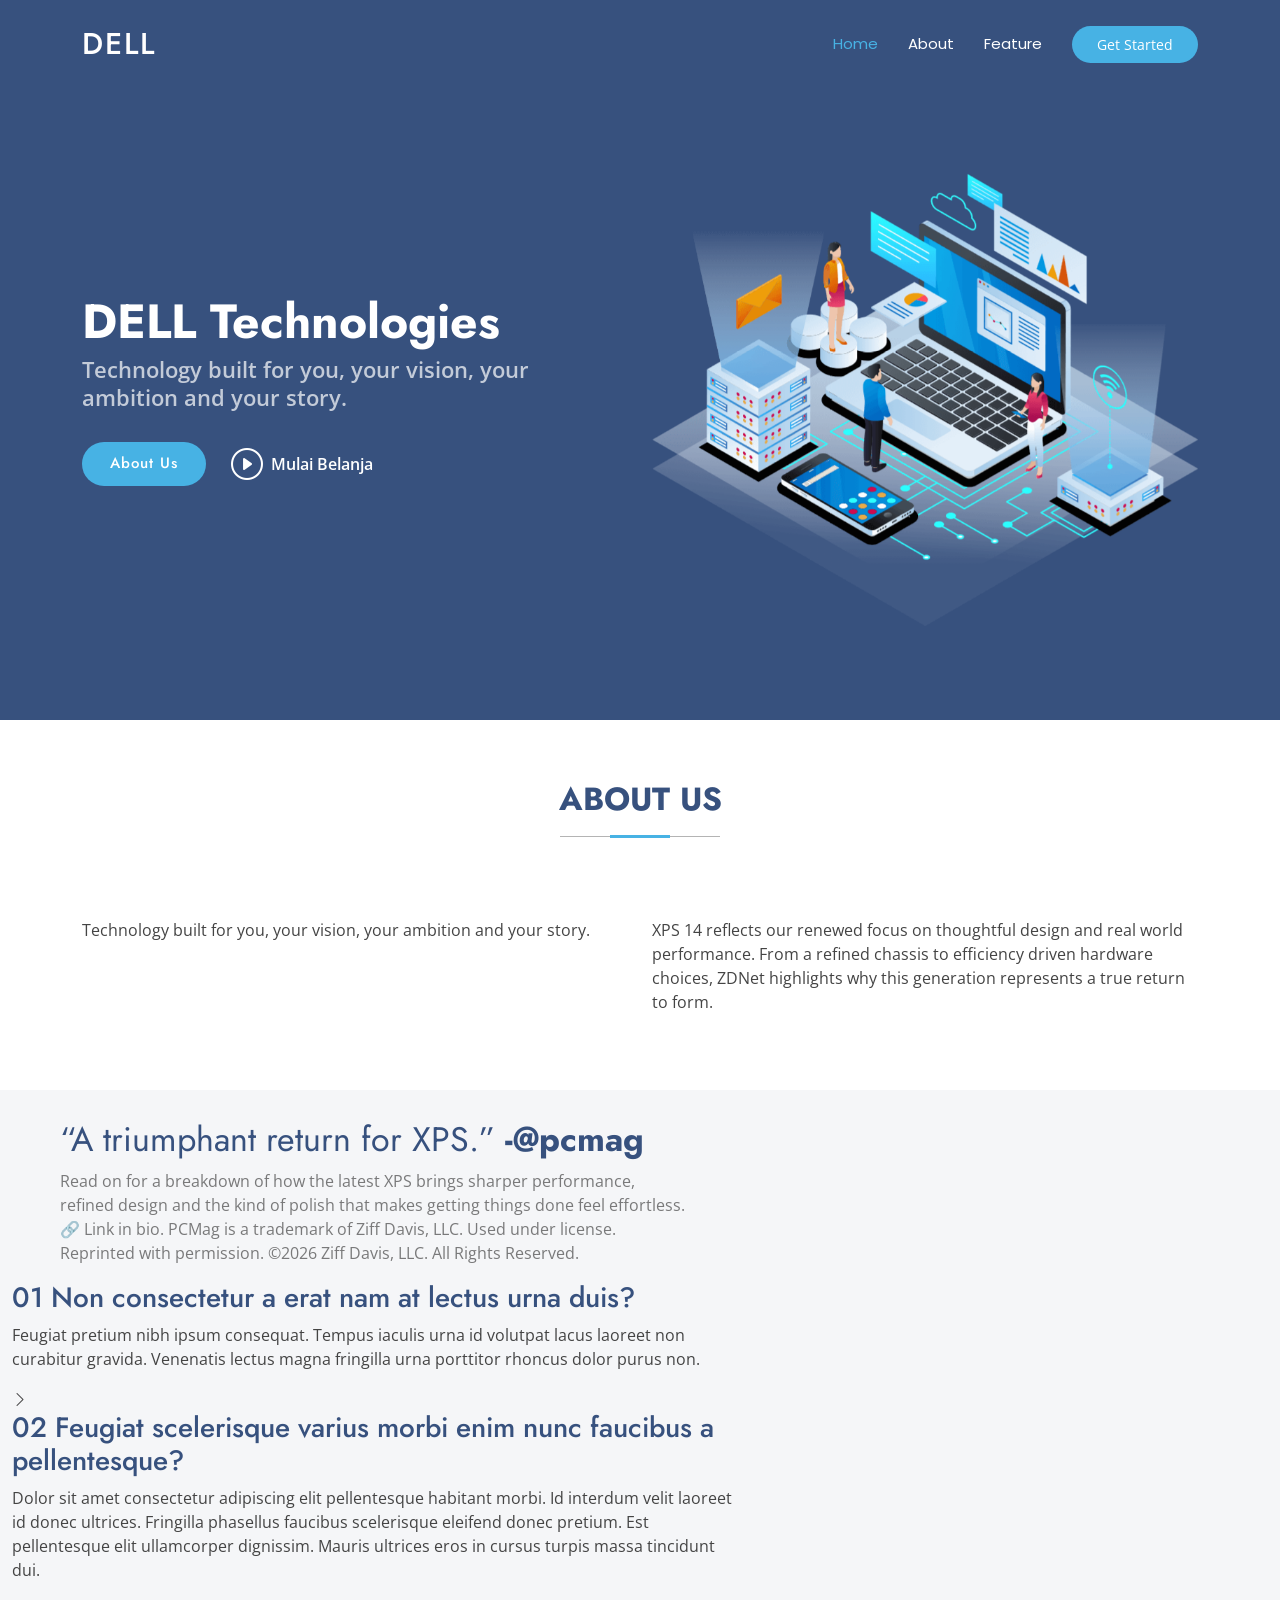
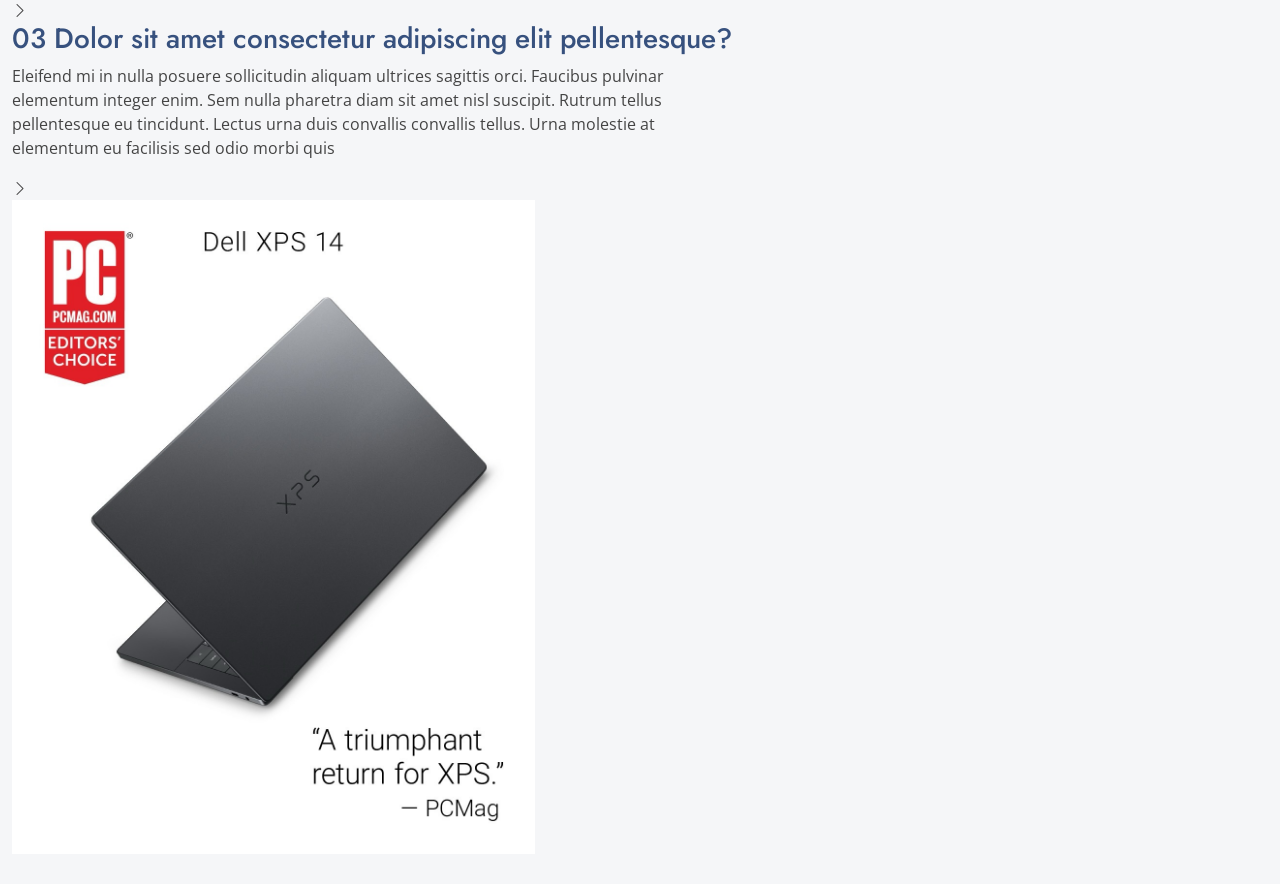
==== pertemuan5.html @ 27ce438a "Pertemuan 5" ====
<!DOCTYPE html>
<html lang="en">

<head>
    <meta charset="utf-8">
    <meta content="width=device-width, initial-scale=1.0" name="viewport">
    <title>DELL</title>
    <meta name="description" content="">
    <meta name="keywords" content="">

    <!-- Favicons -->
    <link href="assets/img/favicon.png" rel="icon">
    <link href="assets/img/apple-touch-icon.png" rel="apple-touch-icon">

    <!-- Fonts -->
    <link href="https://fonts.googleapis.com" rel="preconnect">
    <link href="https://fonts.gstatic.com" rel="preconnect" crossorigin>
    <link
        href="https://fonts.googleapis.com/css2?family=Open+Sans:ital,wght@0,300;0,400;0,500;0,600;0,700;0,800;1,300;1,400;1,500;1,600;1,700;1,800&family=Poppins:ital,wght@0,100;0,200;0,300;0,400;0,500;0,600;0,700;0,800;0,900;1,100;1,200;1,300;1,400;1,500;1,600;1,700;1,800;1,900&family=Jost:ital,wght@0,100;0,200;0,300;0,400;0,500;0,600;0,700;0,800;0,900;1,100;1,200;1,300;1,400;1,500;1,600;1,700;1,800;1,900&display=swap"
        rel="stylesheet">

    <!-- Vendor CSS Files -->
    <link href="assets/vendor/bootstrap/css/bootstrap.min.css" rel="stylesheet">
    <link href="assets/vendor/bootstrap-icons/bootstrap-icons.css" rel="stylesheet">
    <link href="assets/vendor/aos/aos.css" rel="stylesheet">
    <link href="assets/vendor/glightbox/css/glightbox.min.css" rel="stylesheet">
    <link href="assets/vendor/swiper/swiper-bundle.min.css" rel="stylesheet">

    <!-- Main CSS File -->
    <link href="assets/css/main.css" rel="stylesheet">

    <!-- =======================================================
  * Template Name: Arsha
  * Template URL: https://bootstrapmade.com/arsha-free-bootstrap-html-template-corporate/
  * Updated: Feb 22 2025 with Bootstrap v5.3.3
  * Author: BootstrapMade.com
  * License: https://bootstrapmade.com/license/
  ======================================================== -->
</head>

<body class="index-page">
    <header id="header" class="header d-flex align-items-center fixed-top">
        <div class="container-fluid container-xl position-relative d-flex align-items-center">

            <a href="index.html" class="logo d-flex align-items-center me-auto">
                <!-- Uncomment the line below if you also wish to use an image logo -->
                <!-- <img src="assets/img/logo.webp" alt=""> -->
                <h1 class="sitename">DELL</h1>
            </a>

            <nav id="navmenu" class="navmenu">
                <ul>
                    <li><a href="#hero" class="active">Home</a></li>
                    <li><a href="#about">About</a></li>
                    <li><a href="#unggulan">Feature</a></li>
                </ul>
                <i class="mobile-nav-toggle d-xl-none bi bi-list"></i>
            </nav>

            <a class="btn-getstarted" href="#about">Get Started</a>

        </div>
    </header>

    <main class="main">
        <!-- Hero Section -->
        <section id="hero" class="hero section dark-background">



            <div class="container">
                <div class="row gy-4">
                    <div class="col-lg-6 order-2 order-lg-1 d-flex flex-column justify-content-center"
                        data-aos="zoom-out">
                        <h1>DELL Technologies</h1>
                        <p>Technology built for you, your vision, your ambition and your story.</p>
                        <div class="d-flex">
                            <a href="#about" class="btn-get-started">About Us</a>
                            <a href="visitstore.bio/dell?tab=ig"
                                class="glightbox btn-watch-video d-flex align-items-center">
                                <i class="bi bi-play-circle"></i><span>Mulai Belanja</span></a>
                        </div>
                    </div>
                    <div class="col-lg-6 order-1 order-lg-2 hero-img" data-aos="zoom-out" data-aos-delay="200">
                        <img src="assets/img/hero-img.png" class="img-fluid animated" alt="">
                    </div>
                </div>
            </div>

        </section><!-- /Hero Section -->

        <!-- About Section -->
        <section id="about" class="about section">

            <!-- Section Title -->
            <div class="container section-title" data-aos="fade-up">
                <h2>About Us</h2>
            </div><!-- End Section Title -->

            <div class="container">

                <div class="row gy-4">

                    <div class="col-lg-6 content" data-aos="fade-up" data-aos-delay="100">
                        <p>
                            Technology built for you, your vision, your ambition and your story.
                        </p>

                    </div>

                    <div class="col-lg-6" data-aos="fade-up" data-aos-delay="200">
                        <p>XPS 14 reflects our renewed focus on thoughtful design and real world performance. From a
                            refined chassis to efficiency driven hardware choices, ZDNet highlights why this generation
                            represents a true return to form. </p>
                    </div>

                </div>

            </div>

        </section><!-- /About Section -->

        <!-- Why Us Section -->
        <section id="why-us" class="section why-us light-background" data-builder="section">

            <div class="container-fluid">

                <div class="row gy-4">

                    <div class="col-lg-7 d-flex flex-column justify-content-center order-2 order-lg-1">

                        <div class="content px-xl-5" data-aos="fade-up" data-aos-delay="100">
                            <h3><span>“A triumphant return for XPS.” </span><strong>-@pcmag</strong></h3>
                            <p>
                                Read on for a breakdown of how the latest XPS brings sharper performance, refined design
                                and the kind of polish that makes getting things done feel effortless. 🔗 Link in bio.

                                PCMag is a trademark of Ziff Davis, LLC. Used under license. Reprinted with permission.
                                ©️2026 Ziff Davis, LLC. All Rights Reserved. </p>
                        </div>

                        <div class="faq-item faq-active">

                            <h3><span>01</span> Non consectetur a erat nam at lectus urna duis?</h3>
                            <div class="faq-content">
                                <p>Feugiat pretium nibh ipsum consequat. Tempus iaculis urna id volutpat lacus laoreet
                                    non curabitur gravida. Venenatis lectus magna fringilla urna porttitor rhoncus dolor
                                    purus non.</p>
                            </div>
                            <i class="faq-toggle bi bi-chevron-right"></i>
                        </div><!-- End Faq item-->

                        <div class="faq-item">
                            <h3><span>02</span> Feugiat scelerisque varius morbi enim nunc faucibus a pellentesque?</h3>
                            <div class="faq-content">
                                <p>Dolor sit amet consectetur adipiscing elit pellentesque habitant morbi. Id interdum
                                    velit laoreet id donec ultrices. Fringilla phasellus faucibus scelerisque eleifend
                                    donec pretium. Est pellentesque elit ullamcorper dignissim. Mauris ultrices eros in
                                    cursus turpis massa tincidunt dui.</p>
                            </div>
                            <i class="faq-toggle bi bi-chevron-right"></i>
                        </div><!-- End Faq item-->

                        <div class="faq-item">
                            <h3><span>03</span> Dolor sit amet consectetur adipiscing elit pellentesque?</h3>
                            <div class="faq-content">
                                <p>Eleifend mi in nulla posuere sollicitudin aliquam ultrices sagittis orci. Faucibus
                                    pulvinar elementum integer enim. Sem nulla pharetra diam sit amet nisl suscipit.
                                    Rutrum tellus pellentesque eu tincidunt. Lectus urna duis convallis convallis
                                    tellus. Urna molestie at elementum eu facilisis sed odio morbi quis</p>
                            </div>
                            <i class="faq-toggle bi bi-chevron-right"></i>
                        </div><!-- End Faq item-->

                    </div>

                </div>

                <div class="col-lg-5 order-1 order-lg-2 why-us-img">
                    <img src="assets/img/fotolaptop.jpg" class="img-fluid" alt="" data-aos="zoom-in" data-aos-delay="100">
                </div>
            </div>

            </div>

        </section><!-- /Why Us Section -->
    </main>

    <!-- Scroll Top -->
    <a href="#" id="scroll-top" class="scroll-top d-flex align-items-center justify-content-center"><i
            class="bi bi-arrow-up-short"></i></a>

    <!-- Preloader -->
    <div id="preloader"></div>

    <!-- Vendor JS Files -->
    <script src="assets/vendor/bootstrap/js/bootstrap.bundle.min.js"></script>
    <script src="assets/vendor/php-email-form/validate.js"></script>
    <script src="assets/vendor/aos/aos.js"></script>
    <script src="assets/vendor/glightbox/js/glightbox.min.js"></script>
    <script src="assets/vendor/swiper/swiper-bundle.min.js"></script>
    <script src="assets/vendor/waypoints/noframework.waypoints.js"></script>
    <script src="assets/vendor/imagesloaded/imagesloaded.pkgd.min.js"></script>
    <script src="assets/vendor/isotope-layout/isotope.pkgd.min.js"></script>


    <!-- Main JS File -->
    <script src="assets/js/main.js"></script>

</body>

</html>
---- assets/css/main.css ----
/**
* Template Name: Arsha
* Template URL: https://bootstrapmade.com/arsha-free-bootstrap-html-template-corporate/
* Updated: Feb 22 2025 with Bootstrap v5.3.3
* Author: BootstrapMade.com
* License: https://bootstrapmade.com/license/
*/

/*--------------------------------------------------------------
# Font & Color Variables
# Help: https://bootstrapmade.com/color-system/
--------------------------------------------------------------*/
/* Fonts */
:root {
  --default-font: "Open Sans",  system-ui, -apple-system, "Segoe UI", Roboto, "Helvetica Neue", Arial, "Noto Sans", "Liberation Sans", sans-serif, "Apple Color Emoji", "Segoe UI Emoji", "Segoe UI Symbol", "Noto Color Emoji";
  --heading-font: "Jost",  sans-serif;
  --nav-font: "Poppins",  sans-serif;
}

/* Global Colors - The following color variables are used throughout the website. Updating them here will change the color scheme of the entire website */
:root { 
  --background-color: #ffffff; /* Background color for the entire website, including individual sections */
  --default-color: #444444; /* Default color used for the majority of the text content across the entire website */
  --heading-color: #37517e; /* Color for headings, subheadings and title throughout the website */
  --accent-color: #47b2e4; /* Accent color that represents your brand on the website. It's used for buttons, links, and other elements that need to stand out */
  --surface-color: #ffffff; /* The surface color is used as a background of boxed elements within sections, such as cards, icon boxes, or other elements that require a visual separation from the global background. */
  --contrast-color: #ffffff; /* Contrast color for text, ensuring readability against backgrounds of accent, heading, or default colors. */
}

/* Nav Menu Colors - The following color variables are used specifically for the navigation menu. They are separate from the global colors to allow for more customization options */
:root {
  --nav-color: #ffffff;  /* The default color of the main navmenu links */
  --nav-hover-color: #47b2e4; /* Applied to main navmenu links when they are hovered over or active */
  --nav-mobile-background-color: #ffffff; /* Used as the background color for mobile navigation menu */
  --nav-dropdown-background-color: #ffffff; /* Used as the background color for dropdown items that appear when hovering over primary navigation items */
  --nav-dropdown-color: #444444; /* Used for navigation links of the dropdown items in the navigation menu. */
  --nav-dropdown-hover-color: #47b2e4; /* Similar to --nav-hover-color, this color is applied to dropdown navigation links when they are hovered over. */
}

/* Color Presets - These classes override global colors when applied to any section or element, providing reuse of the sam color scheme. */

.light-background {
  --background-color: #f5f6f8;
  --surface-color: #ffffff;
}

.dark-background {
  --background-color: #37517e;
  --default-color: #ffffff;
  --heading-color: #ffffff;
  --surface-color: #4668a2;
  --contrast-color: #ffffff;
}

/* Smooth scroll */
:root {
  scroll-behavior: smooth;
}

/*--------------------------------------------------------------
# General Styling & Shared Classes
--------------------------------------------------------------*/
body {
  color: var(--default-color);
  background-color: var(--background-color);
  font-family: var(--default-font);
}

a {
  color: var(--accent-color);
  text-decoration: none;
  transition: 0.3s;
}

a:hover {
  color: color-mix(in srgb, var(--accent-color), transparent 25%);
  text-decoration: none;
}

h1,
h2,
h3,
h4,
h5,
h6 {
  color: var(--heading-color);
  font-family: var(--heading-font);
}

/* PHP Email Form Messages
------------------------------*/
.php-email-form .error-message {
  display: none;
  background: #df1529;
  color: #ffffff;
  text-align: left;
  padding: 15px;
  margin-bottom: 24px;
  font-weight: 600;
}

.php-email-form .sent-message {
  display: none;
  color: #ffffff;
  background: #059652;
  text-align: center;
  padding: 15px;
  margin-bottom: 24px;
  font-weight: 600;
}

.php-email-form .loading {
  display: none;
  background: var(--surface-color);
  text-align: center;
  padding: 15px;
  margin-bottom: 24px;
}

.php-email-form .loading:before {
  content: "";
  display: inline-block;
  border-radius: 50%;
  width: 24px;
  height: 24px;
  margin: 0 10px -6px 0;
  border: 3px solid var(--accent-color);
  border-top-color: var(--surface-color);
  animation: php-email-form-loading 1s linear infinite;
}

@keyframes php-email-form-loading {
  0% {
    transform: rotate(0deg);
  }

  100% {
    transform: rotate(360deg);
  }
}

/*--------------------------------------------------------------
# Global Header
--------------------------------------------------------------*/
.header {
  --background-color: #3d4d6a;
  --heading-color: #ffffff;
  color: var(--default-color);
  background-color: var(--background-color);
  padding: 15px 0;
  transition: all 0.5s;
  z-index: 997;
}

.header .logo {
  line-height: 1;
}

.header .logo img {
  max-height: 36px;
  margin-right: 8px;
}

.header .logo h1 {
  font-size: 30px;
  margin: 0;
  font-weight: 500;
  color: var(--heading-color);
  letter-spacing: 2px;
  text-transform: uppercase;
}

.header .btn-getstarted,
.header .btn-getstarted:focus {
  color: var(--contrast-color);
  background: var(--accent-color);
  font-size: 14px;
  padding: 8px 25px;
  margin: 0 0 0 30px;
  border-radius: 50px;
  transition: 0.3s;
}

.header .btn-getstarted:hover,
.header .btn-getstarted:focus:hover {
  color: var(--contrast-color);
  background: color-mix(in srgb, var(--accent-color), transparent 15%);
}

@media (max-width: 1200px) {
  .header .logo {
    order: 1;
  }

  .header .btn-getstarted {
    order: 2;
    margin: 0 15px 0 0;
    padding: 6px 15px;
  }

  .header .navmenu {
    order: 3;
  }
}

/* Index Page Header
------------------------------*/
.index-page .header {
  --background-color: rgba(255, 255, 255, 0);
  --heading-color: #ffffff;
  --nav-color: #ffffff;
}

/* Index Page Header on Scroll
------------------------------*/
.index-page.scrolled .header {
  --background-color: rgba(40, 58, 90, 0.9);
}

/*--------------------------------------------------------------
# Navigation Menu
--------------------------------------------------------------*/
/* Desktop Navigation */
@media (min-width: 1200px) {
  .navmenu {
    padding: 0;
  }

  .navmenu ul {
    margin: 0;
    padding: 0;
    display: flex;
    list-style: none;
    align-items: center;
  }

  .navmenu li {
    position: relative;
  }

  .navmenu a,
  .navmenu a:focus {
    color: var(--nav-color);
    padding: 18px 15px;
    font-size: 15px;
    font-family: var(--nav-font);
    font-weight: 400;
    display: flex;
    align-items: center;
    justify-content: space-between;
    white-space: nowrap;
    transition: 0.3s;
  }

  .navmenu a i,
  .navmenu a:focus i {
    font-size: 12px;
    line-height: 0;
    margin-left: 5px;
    transition: 0.3s;
  }

  .navmenu li:last-child a {
    padding-right: 0;
  }

  .navmenu li:hover>a,
  .navmenu .active,
  .navmenu .active:focus {
    color: var(--nav-hover-color);
  }

  .navmenu .dropdown ul {
    margin: 0;
    padding: 10px 0;
    background: var(--nav-dropdown-background-color);
    display: block;
    position: absolute;
    visibility: hidden;
    left: 14px;
    top: 130%;
    opacity: 0;
    transition: 0.3s;
    border-radius: 4px;
    z-index: 99;
    box-shadow: 0px 0px 30px rgba(0, 0, 0, 0.1);
  }

  .navmenu .dropdown ul li {
    min-width: 200px;
  }

  .navmenu .dropdown ul a {
    padding: 10px 20px;
    font-size: 15px;
    text-transform: none;
    color: var(--nav-dropdown-color);
  }

  .navmenu .dropdown ul a i {
    font-size: 12px;
  }

  .navmenu .dropdown ul a:hover,
  .navmenu .dropdown ul .active:hover,
  .navmenu .dropdown ul li:hover>a {
    color: var(--nav-dropdown-hover-color);
  }

  .navmenu .dropdown:hover>ul {
    opacity: 1;
    top: 100%;
    visibility: visible;
  }

  .navmenu .dropdown .dropdown ul {
    top: 0;
    left: -90%;
    visibility: hidden;
  }

  .navmenu .dropdown .dropdown:hover>ul {
    opacity: 1;
    top: 0;
    left: -100%;
    visibility: visible;
  }

  .navmenu .megamenu {
    position: static;
  }

  .navmenu .megamenu ul {
    margin: 0;
    padding: 10px;
    background: var(--nav-dropdown-background-color);
    box-shadow: 0px 0px 20px rgba(0, 0, 0, 0.1);
    position: absolute;
    top: 130%;
    left: 0;
    right: 0;
    visibility: hidden;
    opacity: 0;
    display: flex;
    transition: 0.3s;
    border-radius: 4px;
    z-index: 99;
  }

  .navmenu .megamenu ul li {
    flex: 1;
  }

  .navmenu .megamenu ul li a,
  .navmenu .megamenu ul li:hover>a {
    padding: 10px 20px;
    font-size: 15px;
    color: var(--nav-dropdown-color);
  }

  .navmenu .megamenu ul li a:hover,
  .navmenu .megamenu ul li .active,
  .navmenu .megamenu ul li .active:hover {
    color: var(--nav-dropdown-hover-color);
  }

  .navmenu .megamenu:hover>ul {
    opacity: 1;
    top: 100%;
    visibility: visible;
  }

  .navmenu .dd-box-shadow {
    box-shadow: 0px 0px 30px rgba(0, 0, 0, 0.1);
  }
}

/* Mobile Navigation */
@media (max-width: 1199px) {
  .mobile-nav-toggle {
    color: var(--nav-color);
    font-size: 28px;
    line-height: 0;
    margin-right: 10px;
    cursor: pointer;
    transition: color 0.3s;
  }

  .navmenu {
    padding: 0;
    z-index: 9997;
  }

  .navmenu ul {
    display: none;
    list-style: none;
    position: absolute;
    inset: 60px 20px 20px 20px;
    padding: 10px 0;
    margin: 0;
    border-radius: 6px;
    background-color: var(--nav-mobile-background-color);
    overflow-y: auto;
    transition: 0.3s;
    z-index: 9998;
    box-shadow: 0px 0px 30px rgba(0, 0, 0, 0.1);
  }

  .navmenu a,
  .navmenu a:focus {
    color: var(--nav-dropdown-color);
    padding: 10px 20px;
    font-family: var(--nav-font);
    font-size: 17px;
    font-weight: 500;
    display: flex;
    align-items: center;
    justify-content: space-between;
    white-space: nowrap;
    transition: 0.3s;
  }

  .navmenu a i,
  .navmenu a:focus i {
    font-size: 12px;
    line-height: 0;
    margin-left: 5px;
    width: 30px;
    height: 30px;
    display: flex;
    align-items: center;
    justify-content: center;
    border-radius: 50%;
    transition: 0.3s;
    background-color: color-mix(in srgb, var(--accent-color), transparent 90%);
  }

  .navmenu a i:hover,
  .navmenu a:focus i:hover {
    background-color: var(--accent-color);
    color: var(--contrast-color);
  }

  .navmenu a:hover,
  .navmenu .active,
  .navmenu .active:focus {
    color: var(--nav-dropdown-hover-color);
  }

  .navmenu .active i,
  .navmenu .active:focus i {
    background-color: var(--accent-color);
    color: var(--contrast-color);
    transform: rotate(180deg);
  }

  .navmenu .dropdown ul {
    position: static;
    display: none;
    z-index: 99;
    padding: 10px 0;
    margin: 10px 20px;
    background-color: var(--nav-dropdown-background-color);
    border: 1px solid color-mix(in srgb, var(--default-color), transparent 90%);
    box-shadow: none;
    transition: all 0.5s ease-in-out;
  }

  .navmenu .dropdown ul ul {
    background-color: rgba(33, 37, 41, 0.1);
  }

  .navmenu .dropdown>.dropdown-active {
    display: block;
    background-color: rgba(33, 37, 41, 0.03);
  }

  .mobile-nav-active {
    overflow: hidden;
  }

  .mobile-nav-active .mobile-nav-toggle {
    color: #fff;
    position: absolute;
    font-size: 32px;
    top: 15px;
    right: 15px;
    margin-right: 0;
    z-index: 9999;
  }

  .mobile-nav-active .navmenu {
    position: fixed;
    overflow: hidden;
    inset: 0;
    background: rgba(33, 37, 41, 0.8);
    transition: 0.3s;
  }

  .mobile-nav-active .navmenu>ul {
    display: block;
  }
}

/*--------------------------------------------------------------
# Global Footer
--------------------------------------------------------------*/
.footer {
  color: var(--default-color);
  background-color: var(--background-color);
  font-size: 14px;
  padding-bottom: 50px;
  position: relative;
}

.footer .footer-newsletter {
  background-color: color-mix(in srgb, var(--heading-color), transparent 95%);
  padding: 50px 0;
}

.footer .footer-newsletter h4 {
  font-size: 24px;
}

.footer .footer-newsletter .newsletter-form {
  margin-top: 30px;
  margin-bottom: 15px;
  padding: 6px 8px;
  position: relative;
  background-color: color-mix(in srgb, var(--background-color), transparent 50%);
  border: 1px solid color-mix(in srgb, var(--default-color), transparent 90%);
  box-shadow: 0px 2px 25px rgba(0, 0, 0, 0.1);
  display: flex;
  transition: 0.3s;
  border-radius: 50px;
}

.footer .footer-newsletter .newsletter-form:focus-within {
  border-color: var(--accent-color);
}

.footer .footer-newsletter .newsletter-form input[type=email] {
  border: 0;
  padding: 4px;
  width: 100%;
  background-color: color-mix(in srgb, var(--background-color), transparent 50%);
  color: var(--default-color);
}

.footer .footer-newsletter .newsletter-form input[type=email]:focus-visible {
  outline: none;
}

.footer .footer-newsletter .newsletter-form input[type=submit] {
  border: 0;
  font-size: 16px;
  padding: 0 20px;
  margin: -7px -8px -7px 0;
  background: var(--accent-color);
  color: var(--contrast-color);
  transition: 0.3s;
  border-radius: 50px;
}

.footer .footer-newsletter .newsletter-form input[type=submit]:hover {
  background: color-mix(in srgb, var(--accent-color), transparent 20%);
}

.footer .footer-top {
  padding-top: 50px;
}

.footer .social-links a {
  display: flex;
  align-items: center;
  justify-content: center;
  width: 40px;
  height: 40px;
  border-radius: 50%;
  border: 1px solid color-mix(in srgb, var(--default-color), transparent 50%);
  font-size: 16px;
  color: color-mix(in srgb, var(--default-color), transparent 20%);
  margin-right: 10px;
  transition: 0.3s;
}

.footer .social-links a:hover {
  color: var(--accent-color);
  border-color: var(--accent-color);
}

.footer h4 {
  font-size: 16px;
  font-weight: bold;
  position: relative;
  padding-bottom: 12px;
}

.footer .footer-links {
  margin-bottom: 30px;
}

.footer .footer-links ul {
  list-style: none;
  padding: 0;
  margin: 0;
}

.footer .footer-links ul i {
  margin-right: 3px;
  font-size: 12px;
  line-height: 0;
  color: var(--accent-color);
}

.footer .footer-links ul li {
  padding: 10px 0;
  display: flex;
  align-items: center;
}

.footer .footer-links ul li:first-child {
  padding-top: 0;
}

.footer .footer-links ul a {
  display: inline-block;
  color: color-mix(in srgb, var(--default-color), transparent 20%);
  line-height: 1;
}

.footer .footer-links ul a:hover {
  color: var(--accent-color);
}

.footer .footer-about a {
  color: var(--heading-color);
  font-size: 28px;
  font-weight: 600;
  text-transform: uppercase;
  font-family: var(--heading-font);
}

.footer .footer-contact p {
  margin-bottom: 5px;
}

.footer .copyright {
  padding-top: 25px;
  padding-bottom: 25px;
  border-top: 1px solid color-mix(in srgb, var(--default-color), transparent 90%);
}

.footer .copyright p {
  margin-bottom: 0;
}

.footer .credits {
  margin-top: 6px;
  font-size: 13px;
}

/*--------------------------------------------------------------
# Preloader
--------------------------------------------------------------*/
#preloader {
  position: fixed;
  inset: 0;
  z-index: 999999;
  overflow: hidden;
  background: var(--background-color);
  transition: all 0.6s ease-out;
}

#preloader:before {
  content: "";
  position: fixed;
  top: calc(50% - 30px);
  left: calc(50% - 30px);
  border: 6px solid #ffffff;
  border-color: var(--accent-color) transparent var(--accent-color) transparent;
  border-radius: 50%;
  width: 60px;
  height: 60px;
  animation: animate-preloader 1.5s linear infinite;
}

@keyframes animate-preloader {
  0% {
    transform: rotate(0deg);
  }

  100% {
    transform: rotate(360deg);
  }
}

/*--------------------------------------------------------------
# Scroll Top Button
--------------------------------------------------------------*/
.scroll-top {
  position: fixed;
  visibility: hidden;
  opacity: 0;
  right: 15px;
  bottom: -15px;
  z-index: 99999;
  background-color: var(--accent-color);
  width: 44px;
  height: 44px;
  border-radius: 50px;
  transition: all 0.4s;
}

.scroll-top i {
  font-size: 24px;
  color: var(--contrast-color);
  line-height: 0;
}

.scroll-top:hover {
  background-color: color-mix(in srgb, var(--accent-color), transparent 20%);
  color: var(--contrast-color);
}

.scroll-top.active {
  visibility: visible;
  opacity: 1;
  bottom: 15px;
}

/*--------------------------------------------------------------
# Disable aos animation delay on mobile devices
--------------------------------------------------------------*/
@media screen and (max-width: 768px) {
  [data-aos-delay] {
    transition-delay: 0 !important;
  }
}

/*--------------------------------------------------------------
# Global Page Titles & Breadcrumbs
--------------------------------------------------------------*/
.page-title {
  --background-color: color-mix(in srgb, var(--default-color), transparent 96%);
  color: var(--default-color);
  background-color: var(--background-color);
  padding: 20px 0;
  position: relative;
}

.page-title h1 {
  font-size: 28px;
  font-weight: 700;
  margin: 0;
}

.page-title .breadcrumbs ol {
  display: flex;
  flex-wrap: wrap;
  list-style: none;
  padding: 0 0 10px 0;
  margin: 0;
  font-size: 14px;
}

.page-title .breadcrumbs ol li+li {
  padding-left: 10px;
}

.page-title .breadcrumbs ol li+li::before {
  content: "/";
  display: inline-block;
  padding-right: 10px;
  color: color-mix(in srgb, var(--default-color), transparent 70%);
}

/*--------------------------------------------------------------
# Global Sections
--------------------------------------------------------------*/
section,
.section {
  color: var(--default-color);
  background-color: var(--background-color);
  padding: 60px 0;
  scroll-margin-top: 88px;
  overflow: clip;
}

@media (max-width: 1199px) {

  section,
  .section {
    scroll-margin-top: 66px;
  }
}

/*--------------------------------------------------------------
# Global Section Titles
--------------------------------------------------------------*/
.section-title {
  text-align: center;
  padding-bottom: 60px;
  position: relative;
}

.section-title h2 {
  font-size: 32px;
  font-weight: 700;
  margin-bottom: 20px;
  padding-bottom: 20px;
  text-transform: uppercase;
  position: relative;
}

.section-title h2:before {
  content: "";
  position: absolute;
  display: block;
  width: 160px;
  height: 1px;
  background: color-mix(in srgb, var(--default-color), transparent 60%);
  left: 0;
  right: 0;
  bottom: 1px;
  margin: auto;
}

.section-title h2::after {
  content: "";
  position: absolute;
  display: block;
  width: 60px;
  height: 3px;
  background: var(--accent-color);
  left: 0;
  right: 0;
  bottom: 0;
  margin: auto;
}

.section-title p {
  margin-bottom: 0;
}

/*--------------------------------------------------------------
# Hero Section
--------------------------------------------------------------*/
.hero {
  width: 100%;
  min-height: 80vh;
  position: relative;
  padding: 120px 0 60px 0;
  display: flex;
  align-items: center;
}

.hero h1 {
  margin: 0;
  font-size: 48px;
  font-weight: 700;
  line-height: 56px;
}

.hero p {
  color: color-mix(in srgb, var(--default-color), transparent 30%);
  margin: 5px 0 30px 0;
  font-size: 22px;
  line-height: 1.3;
  font-weight: 600;
}

.hero .btn-get-started {
  color: var(--contrast-color);
  background: var(--accent-color);
  font-family: var(--heading-font);
  font-weight: 500;
  font-size: 15px;
  letter-spacing: 1px;
  display: inline-block;
  padding: 10px 28px 12px 28px;
  border-radius: 50px;
  transition: 0.5s;
}

.hero .btn-get-started:hover {
  color: var(--contrast-color);
  background: color-mix(in srgb, var(--accent-color), transparent 15%);
}

.hero .btn-watch-video {
  font-size: 16px;
  transition: 0.5s;
  margin-left: 25px;
  color: var(--default-color);
  font-weight: 600;
}

.hero .btn-watch-video i {
  color: var(--contrast-color);
  font-size: 32px;
  transition: 0.3s;
  line-height: 0;
  margin-right: 8px;
}

.hero .btn-watch-video:hover {
  color: var(--accent-color);
}

.hero .btn-watch-video:hover i {
  color: color-mix(in srgb, var(--accent-color), transparent 15%);
}

.hero .animated {
  animation: up-down 2s ease-in-out infinite alternate-reverse both;
}

@media (max-width: 640px) {
  .hero h1 {
    font-size: 28px;
    line-height: 36px;
  }

  .hero p {
    font-size: 18px;
    line-height: 24px;
    margin-bottom: 30px;
  }

  .hero .btn-get-started,
  .hero .btn-watch-video {
    font-size: 13px;
  }
}

@keyframes up-down {
  0% {
    transform: translateY(10px);
  }

  100% {
    transform: translateY(-10px);
  }
}

/*--------------------------------------------------------------
# Clients Section
--------------------------------------------------------------*/
.clients {
  padding: 12px 0;
}

.clients .swiper {
  padding: 10px 0;
}

.clients .swiper-wrapper {
  height: auto;
}

.clients .swiper-slide img {
  transition: 0.3s;
  padding: 0 10px;
}

.clients .swiper-slide img:hover {
  transform: scale(1.1);
}

/*--------------------------------------------------------------
# About Section
--------------------------------------------------------------*/
.about ul {
  list-style: none;
  padding: 0;
}

.about ul li {
  padding-bottom: 5px;
  display: flex;
  align-items: center;
}

.about ul i {
  font-size: 20px;
  padding-right: 4px;
  color: var(--accent-color);
}

.about .read-more {
  color: var(--accent-color);
  font-family: var(--heading-font);
  font-weight: 500;
  font-size: 16px;
  letter-spacing: 1px;
  padding: 8px 28px;
  border-radius: 5px;
  transition: 0.3s;
  display: inline-flex;
  align-items: center;
  justify-content: center;
  border: 2px solid var(--accent-color);
}

.about .read-more i {
  font-size: 18px;
  margin-left: 5px;
  line-height: 0;
  transition: 0.3s;
}

.about .read-more:hover {
  background: var(--accent-color);
  color: var(--contrast-color);
}

.about .read-more:hover i {
  transform: translate(5px, 0);
}

/*--------------------------------------------------------------
# Why Us Section
--------------------------------------------------------------*/
.why-us {
  padding: 30px 0;
}

.why-us .content h3 {
  font-weight: 400;
  font-size: 34px;
}

.why-us .content p {
  color: color-mix(in srgb, var(--default-color), transparent 30%);
}

.why-us .faq-container .faq-item {
  background-color: var(--surface-color);
  position: relative;
  padding: 20px;
  margin-bottom: 20px;
  box-shadow: 0px 5px 25px 0px rgba(0, 0, 0, 0.1);
  overflow: hidden;
}

.why-us .faq-container .faq-item:last-child {
  margin-bottom: 0;
}

.why-us .faq-container .faq-item h3 {
  font-weight: 500;
  font-size: 17px;
  line-height: 24px;
  margin: 0 30px 0 0;
  transition: 0.3s;
  cursor: pointer;
}

.why-us .faq-container .faq-item h3 span {
  color: var(--accent-color);
  padding-right: 5px;
  font-weight: 600;
}

.why-us .faq-container .faq-item h3:hover {
  color: var(--accent-color);
}

.why-us .faq-container .faq-item .faq-content {
  display: grid;
  grid-template-rows: 0fr;
  transition: 0.3s ease-in-out;
  visibility: hidden;
  opacity: 0;
}

.why-us .faq-container .faq-item .faq-content p {
  margin-bottom: 0;
  overflow: hidden;
}

.why-us .faq-container .faq-item .faq-icon {
  position: absolute;
  top: 22px;
  left: 20px;
  font-size: 22px;
  line-height: 0;
  transition: 0.3s;
  color: var(--accent-color);
}

.why-us .faq-container .faq-item .faq-toggle {
  position: absolute;
  top: 20px;
  right: 20px;
  font-size: 16px;
  line-height: 0;
  transition: 0.3s;
  cursor: pointer;
}

.why-us .faq-container .faq-item .faq-toggle:hover {
  color: var(--accent-color);
}

.why-us .faq-container .faq-active h3 {
  color: var(--accent-color);
}

.why-us .faq-container .faq-active .faq-content {
  grid-template-rows: 1fr;
  visibility: visible;
  opacity: 1;
  padding-top: 10px;
}

.why-us .faq-container .faq-active .faq-toggle {
  transform: rotate(90deg);
  color: var(--accent-color);
}

.why-us .why-us-img {
  display: flex;
  align-items: center;
  justify-content: center;
}

.why-us .why-us-img img {
  max-height: 70%;
}

/*--------------------------------------------------------------
# Skills Section
--------------------------------------------------------------*/
.skills .content h3 {
  font-size: 2rem;
  font-weight: 700;
}

.skills .content p {
  color: color-mix(in srgb, var(--default-color), transparent 30%);
}

.skills .content p:last-child {
  margin-bottom: 0;
}

.skills .content ul {
  list-style: none;
  padding: 0;
}

.skills .content ul li {
  padding-bottom: 10px;
}

.skills .progress {
  height: 60px;
  display: block;
  background: none;
  border-radius: 0;
}

.skills .progress .skill {
  color: var(--default-color);
  padding: 0;
  margin: 0 0 6px 0;
  text-transform: uppercase;
  display: block;
  font-weight: 600;
  font-family: var(--heading-font);
}

.skills .progress .skill .val {
  float: right;
  font-style: normal;
}

.skills .progress-bar-wrap {
  background: color-mix(in srgb, var(--heading-color), transparent 90%);
  height: 10px;
}

.skills .progress-bar {
  width: 1px;
  height: 10px;
  transition: 0.9s;
  background-color: var(--heading-color);
}

/*--------------------------------------------------------------
# Services Section
--------------------------------------------------------------*/
.services .service-item {
  background-color: var(--surface-color);
  box-shadow: 0px 5px 90px 0px rgba(0, 0, 0, 0.1);
  padding: 50px 30px;
  transition: all ease-in-out 0.4s;
  height: 100%;
}

.services .service-item .icon {
  margin-bottom: 10px;
}

.services .service-item .icon i {
  color: var(--accent-color);
  font-size: 36px;
  transition: 0.3s;
}

.services .service-item h4 {
  font-weight: 700;
  margin-bottom: 15px;
  font-size: 20px;
}

.services .service-item h4 a {
  color: var(--heading-color);
  transition: ease-in-out 0.3s;
}

.services .service-item p {
  line-height: 24px;
  font-size: 14px;
  margin-bottom: 0;
}

.services .service-item:hover {
  transform: translateY(-10px);
}

.services .service-item:hover h4 a {
  color: var(--accent-color);
}

/*--------------------------------------------------------------
# Work Process Section
--------------------------------------------------------------*/
.work-process .steps-item {
  background: var(--surface-color);
  border-radius: 20px;
  height: 100%;
  transition: all 0.3s ease-in-out;
  box-shadow: 0 5px 20px color-mix(in srgb, var(--default-color), transparent 92%);
}

.work-process .steps-item .steps-image {
  border-radius: 20px 20px 0 0;
  overflow: hidden;
}

.work-process .steps-item:hover {
  transform: translateY(-10px);
  box-shadow: 0 15px 30px color-mix(in srgb, var(--accent-color), transparent 85%);
}

.work-process .steps-item:hover .steps-number {
  background: var(--accent-color);
  color: var(--contrast-color);
}

.work-process .steps-item:hover .steps-image img {
  transform: scale(1.1);
}

.work-process .steps-image {
  position: relative;
  height: 280px;
}

.work-process .steps-image img {
  width: 100%;
  height: 100%;
  object-fit: cover;
  transition: transform 0.6s ease;
}

.work-process .steps-content {
  position: relative;
  padding: 40px 30px 30px;
}

.work-process .steps-content .steps-number {
  position: absolute;
  left: 30px;
  top: -30px;
  width: 60px;
  height: 60px;
  background: var(--accent-color);
  color: var(--contrast-color);
  border-radius: 50%;
  font-family: var(--heading-font);
  font-size: 24px;
  font-weight: 700;
  display: flex;
  align-items: center;
  justify-content: center;
  transition: all 0.3s ease-in-out;
}

.work-process .steps-content h3 {
  font-size: 24px;
  font-weight: 700;
  margin-bottom: 15px;
}

.work-process .steps-content p {
  font-size: 15px;
  color: color-mix(in srgb, var(--default-color), transparent 20%);
  margin-bottom: 25px;
}

.work-process .steps-features .feature-item {
  display: flex;
  align-items: center;
  margin-bottom: 12px;
}

.work-process .steps-features .feature-item:last-child {
  margin-bottom: 0;
}

.work-process .steps-features .feature-item i {
  color: var(--accent-color);
  font-size: 18px;
  margin-right: 10px;
}

.work-process .steps-features .feature-item span {
  font-size: 14px;
  color: color-mix(in srgb, var(--default-color), transparent 15%);
}

@media (max-width: 1199px) {
  .work-process .steps-image {
    height: 240px;
  }

  .work-process .steps-content {
    padding: 35px 25px 25px;
  }

  .work-process .steps-content h3 {
    font-size: 22px;
  }
}

@media (max-width: 991px) {
  .work-process .steps-item {
    margin-bottom: 30px;
  }

  .work-process .steps-image {
    height: 220px;
  }

  .work-process .steps-content {
    padding: 30px 20px 20px;
  }

  .work-process .steps-content .steps-number {
    width: 50px;
    height: 50px;
    font-size: 20px;
    left: 25px;
    top: -25px;
  }

  .work-process .steps-content h3 {
    font-size: 20px;
    margin-bottom: 12px;
  }

  .work-process .steps-content p {
    font-size: 14px;
    margin-bottom: 20px;
  }
}

/*--------------------------------------------------------------
# Call To Action Section
--------------------------------------------------------------*/
.call-to-action {
  padding: 120px 0;
  position: relative;
  clip-path: inset(0);
}

.call-to-action img {
  position: fixed;
  top: 0;
  left: 0;
  display: block;
  width: 100%;
  height: 100%;
  object-fit: cover;
  z-index: 1;
}

.call-to-action:before {
  content: "";
  background: color-mix(in srgb, var(--background-color), transparent 35%);
  position: absolute;
  inset: 0;
  z-index: 2;
}

.call-to-action .container {
  position: relative;
  z-index: 3;
}

.call-to-action h3 {
  color: var(--default-color);
  font-size: 28px;
  font-weight: 700;
}

.call-to-action p {
  color: var(--default-color);
}

.call-to-action .cta-btn {
  font-family: var(--heading-font);
  font-weight: 500;
  font-size: 16px;
  letter-spacing: 1px;
  display: inline-block;
  padding: 12px 40px;
  border-radius: 50px;
  transition: 0.5s;
  margin: 10px;
  border: 2px solid var(--contrast-color);
  color: var(--contrast-color);
}

.call-to-action .cta-btn:hover {
  background: var(--accent-color);
  border: 2px solid var(--accent-color);
}

/*--------------------------------------------------------------
# Portfolio Section
--------------------------------------------------------------*/
.portfolio .portfolio-filters {
  padding: 0;
  margin: 0 auto 20px auto;
  list-style: none;
  text-align: center;
}

.portfolio .portfolio-filters li {
  cursor: pointer;
  display: inline-block;
  padding: 8px 20px 10px 20px;
  margin: 0;
  font-size: 15px;
  font-weight: 500;
  line-height: 1;
  margin-bottom: 5px;
  border-radius: 50px;
  transition: all 0.3s ease-in-out;
  font-family: var(--heading-font);
}

.portfolio .portfolio-filters li:hover,
.portfolio .portfolio-filters li.filter-active {
  color: var(--contrast-color);
  background-color: var(--accent-color);
}

.portfolio .portfolio-filters li:first-child {
  margin-left: 0;
}

.portfolio .portfolio-filters li:last-child {
  margin-right: 0;
}

@media (max-width: 575px) {
  .portfolio .portfolio-filters li {
    font-size: 14px;
    margin: 0 0 10px 0;
  }
}

.portfolio .portfolio-item {
  position: relative;
  overflow: hidden;
}

.portfolio .portfolio-item .portfolio-info {
  opacity: 0;
  position: absolute;
  left: 12px;
  right: 12px;
  bottom: -100%;
  z-index: 3;
  transition: all ease-in-out 0.5s;
  background: color-mix(in srgb, var(--background-color), transparent 10%);
  padding: 15px;
}

.portfolio .portfolio-item .portfolio-info h4 {
  font-size: 18px;
  font-weight: 600;
  padding-right: 50px;
}

.portfolio .portfolio-item .portfolio-info p {
  color: color-mix(in srgb, var(--default-color), transparent 30%);
  font-size: 14px;
  margin-bottom: 0;
  padding-right: 50px;
}

.portfolio .portfolio-item .portfolio-info .preview-link,
.portfolio .portfolio-item .portfolio-info .details-link {
  position: absolute;
  right: 50px;
  font-size: 24px;
  top: calc(50% - 14px);
  color: color-mix(in srgb, var(--default-color), transparent 30%);
  transition: 0.3s;
  line-height: 0;
}

.portfolio .portfolio-item .portfolio-info .preview-link:hover,
.portfolio .portfolio-item .portfolio-info .details-link:hover {
  color: var(--accent-color);
}

.portfolio .portfolio-item .portfolio-info .details-link {
  right: 14px;
  font-size: 28px;
}

.portfolio .portfolio-item:hover .portfolio-info {
  opacity: 1;
  bottom: 0;
}

/*--------------------------------------------------------------
# Team Section
--------------------------------------------------------------*/
.team .team-member {
  background-color: var(--surface-color);
  box-shadow: 0px 2px 15px rgba(0, 0, 0, 0.1);
  position: relative;
  border-radius: 5px;
  transition: 0.5s;
  padding: 30px;
  height: 100%;
}

@media (max-width: 468px) {
  .team .team-member {
    flex-direction: column;
    justify-content: center !important;
    align-items: center !important;
  }
}

.team .team-member .pic {
  overflow: hidden;
  width: 150px;
  border-radius: 50%;
  flex-shrink: 0;
}

.team .team-member .pic img {
  transition: ease-in-out 0.3s;
}

.team .team-member:hover {
  transform: translateY(-10px);
}

.team .team-member .member-info {
  padding-left: 30px;
}

@media (max-width: 468px) {
  .team .team-member .member-info {
    padding: 30px 0 0 0;
    text-align: center;
  }
}

.team .team-member h4 {
  font-weight: 700;
  margin-bottom: 5px;
  font-size: 20px;
}

.team .team-member span {
  display: block;
  font-size: 15px;
  padding-bottom: 10px;
  position: relative;
  font-weight: 500;
}

.team .team-member span::after {
  content: "";
  position: absolute;
  display: block;
  width: 50px;
  height: 1px;
  background: color-mix(in srgb, var(--default-color), transparent 85%);
  bottom: 0;
  left: 0;
}

@media (max-width: 468px) {
  .team .team-member span::after {
    left: calc(50% - 25px);
  }
}

.team .team-member p {
  margin: 10px 0 0 0;
  font-size: 14px;
}

.team .team-member .social {
  margin-top: 12px;
  display: flex;
  align-items: center;
  justify-content: start;
  width: 100%;
}

@media (max-width: 468px) {
  .team .team-member .social {
    justify-content: center;
  }
}

.team .team-member .social a {
  background: color-mix(in srgb, var(--default-color), transparent 94%);
  transition: ease-in-out 0.3s;
  display: flex;
  align-items: center;
  justify-content: center;
  border-radius: 50px;
  width: 36px;
  height: 36px;
}

.team .team-member .social a i {
  color: color-mix(in srgb, var(--default-color), transparent 20%);
  font-size: 16px;
  margin: 0 2px;
}

.team .team-member .social a:hover {
  background: var(--accent-color);
}

.team .team-member .social a:hover i {
  color: var(--contrast-color);
}

.team .team-member .social a+a {
  margin-left: 8px;
}

/*--------------------------------------------------------------
# Pricing Section
--------------------------------------------------------------*/
.pricing .pricing-item {
  background-color: var(--surface-color);
  box-shadow: 0 3px 20px -2px rgba(0, 0, 0, 0.1);
  border-top: 4px solid var(--background-color);
  padding: 60px 40px;
  height: 100%;
  border-radius: 5px;
}

.pricing h3 {
  font-weight: 600;
  margin-bottom: 15px;
  font-size: 20px;
}

.pricing h4 {
  color: var(--accent-color);
  font-size: 48px;
  font-weight: 400;
  font-family: var(--heading-font);
  margin-bottom: 0;
}

.pricing h4 sup {
  font-size: 28px;
}

.pricing h4 span {
  color: color-mix(in srgb, var(--default-color), transparent 50%);
  font-size: 18px;
}

.pricing ul {
  padding: 20px 0;
  list-style: none;
  color: color-mix(in srgb, var(--default-color), transparent 30%);
  text-align: left;
  line-height: 20px;
}

.pricing ul li {
  padding: 10px 0;
  display: flex;
  align-items: center;
}

.pricing ul i {
  color: #059652;
  font-size: 24px;
  padding-right: 3px;
}

.pricing ul .na {
  color: color-mix(in srgb, var(--default-color), transparent 60%);
}

.pricing ul .na i {
  color: color-mix(in srgb, var(--default-color), transparent 60%);
}

.pricing ul .na span {
  text-decoration: line-through;
}

.pricing .buy-btn {
  color: var(--accent-color);
  display: inline-block;
  padding: 8px 35px 10px 35px;
  border-radius: 50px;
  transition: none;
  font-size: 16px;
  font-weight: 500;
  font-family: var(--heading-font);
  transition: 0.3s;
  border: 1px solid var(--accent-color);
}

.pricing .buy-btn:hover {
  background: var(--accent-color);
  color: var(--contrast-color);
}

.pricing .featured {
  border-top-color: var(--accent-color);
}

.pricing .featured .buy-btn {
  background: var(--accent-color);
  color: var(--contrast-color);
}

@media (max-width: 992px) {
  .pricing .box {
    max-width: 60%;
    margin: 0 auto 30px auto;
  }
}

@media (max-width: 767px) {
  .pricing .box {
    max-width: 80%;
    margin: 0 auto 30px auto;
  }
}

@media (max-width: 420px) {
  .pricing .box {
    max-width: 100%;
    margin: 0 auto 30px auto;
  }
}

/*--------------------------------------------------------------
# Testimonials Section
--------------------------------------------------------------*/
.testimonials .section-header {
  margin-bottom: 40px;
}

.testimonials .testimonials-carousel,
.testimonials .testimonials-slider {
  overflow: hidden;
}

.testimonials .testimonial-item {
  text-align: center;
}

.testimonials .testimonial-item .testimonial-img {
  width: 120px;
  border-radius: 50%;
  border: 4px solid var(--background-color);
  margin: 0 auto;
}

.testimonials .testimonial-item h3 {
  font-size: 20px;
  font-weight: bold;
  margin: 10px 0 5px 0;
}

.testimonials .testimonial-item h4 {
  font-size: 14px;
  color: color-mix(in srgb, var(--default-color), transparent 40%);
  margin: 0 0 15px 0;
}

.testimonials .testimonial-item .stars {
  margin-bottom: 15px;
}

.testimonials .testimonial-item .stars i {
  color: #ffc107;
  margin: 0 1px;
}

.testimonials .testimonial-item .quote-icon-left,
.testimonials .testimonial-item .quote-icon-right {
  color: color-mix(in srgb, var(--accent-color), transparent 50%);
  font-size: 26px;
  line-height: 0;
}

.testimonials .testimonial-item .quote-icon-left {
  display: inline-block;
  left: -5px;
  position: relative;
}

.testimonials .testimonial-item .quote-icon-right {
  display: inline-block;
  right: -5px;
  position: relative;
  top: 10px;
  transform: scale(-1, -1);
}

.testimonials .testimonial-item p {
  font-style: italic;
  margin: 0 auto 15px auto;
}

.testimonials .swiper-wrapper {
  height: auto;
}

.testimonials .swiper-pagination {
  margin-top: 20px;
  position: relative;
}

.testimonials .swiper-pagination .swiper-pagination-bullet {
  width: 12px;
  height: 12px;
  opacity: 1;
  background-color: color-mix(in srgb, var(--default-color), transparent 85%);
}

.testimonials .swiper-pagination .swiper-pagination-bullet-active {
  background-color: var(--accent-color);
}

@media (min-width: 992px) {
  .testimonials .testimonial-item p {
    width: 80%;
  }
}

/*--------------------------------------------------------------
# Faq 2 Section
--------------------------------------------------------------*/
.faq-2 .faq-container {
  margin-top: 15px;
}

.faq-2 .faq-container .faq-item {
  background-color: var(--surface-color);
  position: relative;
  padding: 20px;
  margin-bottom: 20px;
  overflow: hidden;
}

.faq-2 .faq-container .faq-item:last-child {
  margin-bottom: 0;
}

.faq-2 .faq-container .faq-item h3 {
  font-weight: 600;
  font-size: 18px;
  line-height: 24px;
  margin: 0 30px 0 32px;
  transition: 0.3s;
  cursor: pointer;
}

.faq-2 .faq-container .faq-item h3 span {
  color: var(--accent-color);
  padding-right: 5px;
}

.faq-2 .faq-container .faq-item h3:hover {
  color: var(--accent-color);
}

.faq-2 .faq-container .faq-item .faq-content {
  display: grid;
  grid-template-rows: 0fr;
  transition: 0.3s ease-in-out;
  visibility: hidden;
  opacity: 0;
}

.faq-2 .faq-container .faq-item .faq-content p {
  margin-bottom: 0;
  overflow: hidden;
}

.faq-2 .faq-container .faq-item .faq-icon {
  position: absolute;
  top: 22px;
  left: 20px;
  font-size: 20px;
  line-height: 0;
  transition: 0.3s;
  color: var(--accent-color);
}

.faq-2 .faq-container .faq-item .faq-toggle {
  position: absolute;
  top: 20px;
  right: 20px;
  font-size: 16px;
  line-height: 0;
  transition: 0.3s;
  cursor: pointer;
}

.faq-2 .faq-container .faq-item .faq-toggle:hover {
  color: var(--accent-color);
}

.faq-2 .faq-container .faq-active h3 {
  color: var(--accent-color);
}

.faq-2 .faq-container .faq-active .faq-content {
  grid-template-rows: 1fr;
  visibility: visible;
  opacity: 1;
  padding-top: 10px;
}

.faq-2 .faq-container .faq-active .faq-toggle {
  transform: rotate(90deg);
  color: var(--accent-color);
}

/*--------------------------------------------------------------
# Subscribe Section
--------------------------------------------------------------*/
.subscribe .container {
  padding: 80px 80px 0 80px;
  background: color-mix(in srgb, var(--default-color), transparent 96%);
  border-radius: 15px;
}

@media (max-width: 992px) {
  .subscribe .container {
    padding: 60px 60px 0 60px;
  }
}

@media (max-width: 575px) {
  .subscribe .container {
    padding: 25px 15px 0 15px;
    border-radius: 0;
  }
}

.subscribe .cta-content h2 {
  font-size: 2.5rem;
  font-weight: 700;
  margin-bottom: 1rem;
}

.subscribe .cta-content p {
  font-size: 1.1rem;
  margin-bottom: 2rem;
}

.subscribe .cta-form .form-control {
  height: 50px;
  border-radius: 25px 0 0 25px;
  border: 1px solid var(--accent-color);
  padding-left: 20px;
}

.subscribe .cta-form .form-control:focus {
  box-shadow: none;
  border-color: var(--accent-color);
}

.subscribe .cta-form .btn {
  height: 50px;
  border-radius: 0 25px 25px 0;
  background-color: var(--accent-color);
  border-color: var(--accent-color);
  color: var(--contrast-color);
  padding: 0 30px;
  font-weight: 600;
  transition: all 0.3s ease;
}

.subscribe .cta-form .btn:hover {
  background-color: color-mix(in srgb, var(--accent-color), black 10%);
  border-color: color-mix(in srgb, var(--accent-color), black 10%);
}

@media (max-width: 575px) {
  .subscribe .cta-form .btn {
    padding: 0 15px;
  }
}

@media (max-width: 991px) {
  .subscribe .cta-content {
    text-align: center;
    margin-bottom: 2rem;
  }

  .subscribe .cta-image {
    text-align: center;
  }
}

/*--------------------------------------------------------------
# Recent Blog Postst Section
--------------------------------------------------------------*/
.recent-blog-postst .post-item {
  background: var(--surface-color);
  box-shadow: 0px 2px 20px rgba(0, 0, 0, 0.1);
  transition: 0.3s;
}

.recent-blog-postst .post-item .post-img img {
  transition: 0.5s;
}

.recent-blog-postst .post-item .post-date {
  position: absolute;
  right: 0;
  bottom: 0;
  background-color: var(--accent-color);
  color: var(--contrast-color);
  text-transform: uppercase;
  font-size: 13px;
  padding: 6px 12px;
  font-weight: 500;
}

.recent-blog-postst .post-item .post-content {
  padding: 30px;
}

.recent-blog-postst .post-item .post-title {
  color: var(--heading-color);
  font-size: 20px;
  font-weight: 700;
  transition: 0.3s;
  margin-bottom: 15px;
}

.recent-blog-postst .post-item .meta i {
  font-size: 16px;
  color: var(--accent-color);
}

.recent-blog-postst .post-item .meta span {
  font-size: 15px;
  color: color-mix(in srgb, var(--default-color), transparent 50%);
}

.recent-blog-postst .post-item hr {
  color: color-mix(in srgb, var(--default-color), transparent 80%);
  margin: 20px 0;
}

.recent-blog-postst .post-item .readmore {
  display: flex;
  align-items: center;
  font-weight: 600;
  line-height: 1;
  transition: 0.3s;
  color: color-mix(in srgb, var(--default-color), transparent 40%);
}

.recent-blog-postst .post-item .readmore i {
  line-height: 0;
  margin-left: 6px;
  font-size: 16px;
}

.recent-blog-postst .post-item:hover .post-title,
.recent-blog-postst .post-item:hover .readmore {
  color: var(--accent-color);
}

.recent-blog-postst .post-item:hover .post-img img {
  transform: scale(1.1);
}

/*--------------------------------------------------------------
# Contact Section
--------------------------------------------------------------*/
.contact .info-wrap {
  background-color: var(--surface-color);
  box-shadow: 0px 0px 20px rgba(0, 0, 0, 0.1);
  border-top: 3px solid var(--accent-color);
  border-bottom: 3px solid var(--accent-color);
  padding: 30px;
  height: 100%;
}

@media (max-width: 575px) {
  .contact .info-wrap {
    padding: 20px;
  }
}

.contact .info-item {
  margin-bottom: 40px;
}

.contact .info-item i {
  font-size: 20px;
  color: var(--accent-color);
  background: color-mix(in srgb, var(--accent-color), transparent 92%);
  width: 44px;
  height: 44px;
  display: flex;
  justify-content: center;
  align-items: center;
  border-radius: 50px;
  transition: all 0.3s ease-in-out;
  margin-right: 15px;
}

.contact .info-item h3 {
  padding: 0;
  font-size: 18px;
  font-weight: 700;
  margin-bottom: 5px;
}

.contact .info-item p {
  padding: 0;
  margin-bottom: 0;
  font-size: 14px;
}

.contact .info-item:hover i {
  background: var(--accent-color);
  color: var(--contrast-color);
}

.contact .php-email-form {
  background-color: var(--surface-color);
  height: 100%;
  padding: 30px;
  border-top: 3px solid var(--accent-color);
  border-bottom: 3px solid var(--accent-color);
  box-shadow: 0px 0px 20px rgba(0, 0, 0, 0.1);
}

@media (max-width: 575px) {
  .contact .php-email-form {
    padding: 20px;
  }
}

.contact .php-email-form input[type=text],
.contact .php-email-form input[type=email],
.contact .php-email-form textarea {
  font-size: 14px;
  padding: 10px 15px;
  box-shadow: none;
  border-radius: 0;
  color: var(--default-color);
  background-color: color-mix(in srgb, var(--background-color), transparent 50%);
  border-color: color-mix(in srgb, var(--default-color), transparent 80%);
}

.contact .php-email-form input[type=text]:focus,
.contact .php-email-form input[type=email]:focus,
.contact .php-email-form textarea:focus {
  border-color: var(--accent-color);
}

.contact .php-email-form input[type=text]::placeholder,
.contact .php-email-form input[type=email]::placeholder,
.contact .php-email-form textarea::placeholder {
  color: color-mix(in srgb, var(--default-color), transparent 70%);
}

.contact .php-email-form button[type=submit] {
  color: var(--contrast-color);
  background: var(--accent-color);
  border: 0;
  padding: 10px 30px;
  transition: 0.4s;
  border-radius: 50px;
}

.contact .php-email-form button[type=submit]:hover {
  background: color-mix(in srgb, var(--accent-color), transparent 25%);
}

/*--------------------------------------------------------------
# Portfolio Details Section
--------------------------------------------------------------*/
.portfolio-details .portfolio-details-slider img {
  width: 100%;
}

.portfolio-details .portfolio-details-slider .swiper-pagination {
  margin-top: 20px;
  position: relative;
}

.portfolio-details .portfolio-details-slider .swiper-pagination .swiper-pagination-bullet {
  width: 12px;
  height: 12px;
  background-color: color-mix(in srgb, var(--default-color), transparent 85%);
  opacity: 1;
}

.portfolio-details .portfolio-details-slider .swiper-pagination .swiper-pagination-bullet-active {
  background-color: var(--accent-color);
}

.portfolio-details .portfolio-info {
  background-color: var(--surface-color);
  padding: 30px;
  box-shadow: 0px 0 30px rgba(0, 0, 0, 0.1);
}

.portfolio-details .portfolio-info h3 {
  font-size: 22px;
  font-weight: 700;
  margin-bottom: 20px;
  padding-bottom: 20px;
  border-bottom: 1px solid color-mix(in srgb, var(--default-color), transparent 85%);
}

.portfolio-details .portfolio-info ul {
  list-style: none;
  padding: 0;
  font-size: 15px;
}

.portfolio-details .portfolio-info ul li+li {
  margin-top: 10px;
}

.portfolio-details .portfolio-description {
  padding-top: 30px;
}

.portfolio-details .portfolio-description h2 {
  font-size: 26px;
  font-weight: 700;
  margin-bottom: 20px;
}

.portfolio-details .portfolio-description p {
  padding: 0;
  color: color-mix(in srgb, var(--default-color), transparent 30%);
}

/*--------------------------------------------------------------
# Service Details Section
--------------------------------------------------------------*/
.service-details .services-list {
  background-color: var(--surface-color);
  padding: 10px 30px;
  border: 1px solid color-mix(in srgb, var(--default-color), transparent 90%);
  margin-bottom: 20px;
}

.service-details .services-list a {
  display: block;
  line-height: 1;
  padding: 8px 0 8px 15px;
  border-left: 3px solid color-mix(in srgb, var(--default-color), transparent 70%);
  margin: 20px 0;
  color: color-mix(in srgb, var(--default-color), transparent 20%);
  transition: 0.3s;
}

.service-details .services-list a.active {
  color: var(--heading-color);
  font-weight: 700;
  border-color: var(--accent-color);
}

.service-details .services-list a:hover {
  border-color: var(--accent-color);
}

.service-details .services-img {
  margin-bottom: 20px;
}

.service-details h3 {
  font-size: 26px;
  font-weight: 700;
}

.service-details h4 {
  font-size: 20px;
  font-weight: 700;
}

.service-details p {
  font-size: 15px;
}

.service-details ul {
  list-style: none;
  padding: 0;
  font-size: 15px;
}

.service-details ul li {
  padding: 5px 0;
  display: flex;
  align-items: center;
}

.service-details ul i {
  font-size: 20px;
  margin-right: 8px;
  color: var(--accent-color);
}

/*--------------------------------------------------------------
# Blog Posts Section
--------------------------------------------------------------*/
.blog-posts article {
  background-color: var(--surface-color);
  box-shadow: 0 4px 16px rgba(0, 0, 0, 0.1);
  padding: 30px;
  height: 100%;
}

.blog-posts .post-img {
  max-height: 440px;
  margin: -30px -30px 0 -30px;
  overflow: hidden;
}

.blog-posts .title {
  font-size: 24px;
  font-weight: 700;
  padding: 0;
  margin: 30px 0;
}

.blog-posts .title a {
  color: var(--heading-color);
  transition: 0.3s;
}

.blog-posts .title a:hover {
  color: var(--accent-color);
}

.blog-posts .meta-top {
  margin-top: 20px;
  color: color-mix(in srgb, var(--default-color), transparent 40%);
}

.blog-posts .meta-top ul {
  display: flex;
  flex-wrap: wrap;
  list-style: none;
  align-items: center;
  padding: 0;
  margin: 0;
}

.blog-posts .meta-top ul li+li {
  padding-left: 20px;
}

.blog-posts .meta-top i {
  font-size: 16px;
  margin-right: 8px;
  line-height: 0;
  color: color-mix(in srgb, var(--default-color), transparent 20%);
}

.blog-posts .meta-top a {
  color: color-mix(in srgb, var(--default-color), transparent 40%);
  font-size: 14px;
  display: inline-block;
  line-height: 1;
}

.blog-posts .content {
  margin-top: 20px;
}

.blog-posts .content .read-more {
  text-align: right;
}

.blog-posts .content .read-more a {
  background: var(--accent-color);
  color: var(--contrast-color);
  display: inline-block;
  padding: 8px 30px;
  transition: 0.3s;
  font-size: 14px;
  border-radius: 4px;
}

.blog-posts .content .read-more a:hover {
  background: color-mix(in srgb, var(--accent-color), transparent 20%);
}

/*--------------------------------------------------------------
# Pagination 2 Section
--------------------------------------------------------------*/
.pagination-2 {
  padding-top: 0;
  color: color-mix(in srgb, var(--default-color), transparent 40%);
}

.pagination-2 ul {
  display: flex;
  padding: 0;
  margin: 0;
  list-style: none;
}

.pagination-2 li {
  margin: 0 5px;
  transition: 0.3s;
}

.pagination-2 li a {
  color: color-mix(in srgb, var(--default-color), transparent 40%);
  padding: 7px 16px;
  display: flex;
  align-items: center;
  justify-content: center;
}

.pagination-2 li a.active,
.pagination-2 li a:hover {
  background: var(--accent-color);
  color: var(--contrast-color);
}

.pagination-2 li a.active a,
.pagination-2 li a:hover a {
  color: var(--contrast-color);
}

/*--------------------------------------------------------------
# Blog Details Section
--------------------------------------------------------------*/
.blog-details {
  max-width: 1000px;
  margin: 0 auto;
}

.blog-details .hero-img {
  position: relative;
  width: 100%;
  height: 500px;
  margin: 0 auto 3rem;
  border-radius: 16px;
  overflow: hidden;
}

.blog-details .hero-img img {
  width: 100%;
  height: 100%;
  object-fit: cover;
}

.blog-details .hero-img .meta-overlay {
  position: absolute;
  bottom: 0;
  left: 0;
  right: 0;
  padding: 2rem;
  background: linear-gradient(to top, rgba(0, 0, 0, 0.7), transparent);
}

.blog-details .hero-img .meta-overlay .meta-categories .category {
  color: var(--contrast-color);
  background-color: var(--accent-color);
  padding: 0.4rem 1rem;
  border-radius: 30px;
  font-size: 0.9rem;
  text-decoration: none;
  transition: all 0.3s ease;
}

.blog-details .hero-img .meta-overlay .meta-categories .category:hover {
  background-color: color-mix(in srgb, var(--accent-color), transparent 15%);
}

.blog-details .hero-img .meta-overlay .meta-categories .divider {
  color: var(--contrast-color);
  margin: 0 0.75rem;
}

.blog-details .hero-img .meta-overlay .meta-categories .reading-time {
  color: var(--contrast-color);
  font-size: 0.9rem;
}

.blog-details .hero-img .meta-overlay .meta-categories .reading-time i {
  margin-right: 0.3rem;
}

@media (max-width: 768px) {
  .blog-details .hero-img {
    height: 350px;
    margin-top: -30px;
    margin-bottom: 2rem;
  }
}

.blog-details .article-content {
  padding: 0 1rem;
}

.blog-details .article-content .content-header {
  margin-bottom: 3rem;
}

.blog-details .article-content .content-header .title {
  font-size: 2.8rem;
  line-height: 1.2;
  margin-bottom: 2rem;
  font-weight: 700;
  color: var(--heading-color);
}

@media (max-width: 768px) {
  .blog-details .article-content .content-header .title {
    font-size: 2rem;
  }
}

.blog-details .article-content .content-header .author-info {
  display: flex;
  justify-content: space-between;
  align-items: center;
  flex-wrap: wrap;
  gap: 1rem;
  padding-bottom: 2rem;
  border-bottom: 1px solid color-mix(in srgb, var(--default-color), transparent 90%);
}

.blog-details .article-content .content-header .author-info .author-details {
  display: flex;
  align-items: center;
  gap: 1rem;
}

.blog-details .article-content .content-header .author-info .author-details .author-img {
  width: 50px;
  height: 50px;
  border-radius: 50%;
  object-fit: cover;
}

.blog-details .article-content .content-header .author-info .author-details .info h4 {
  margin: 0;
  font-size: 1.1rem;
  color: var(--heading-color);
}

.blog-details .article-content .content-header .author-info .author-details .info .role {
  font-size: 0.9rem;
  color: color-mix(in srgb, var(--default-color), transparent 30%);
}

.blog-details .article-content .content-header .author-info .post-meta {
  color: color-mix(in srgb, var(--default-color), transparent 30%);
  font-size: 0.95rem;
}

.blog-details .article-content .content-header .author-info .post-meta i {
  margin-right: 0.3rem;
}

.blog-details .article-content .content-header .author-info .post-meta .divider {
  margin: 0 0.75rem;
}

.blog-details .article-content .content {
  font-size: 1.15rem;
  line-height: 1.8;
  color: color-mix(in srgb, var(--default-color), transparent 10%);
}

.blog-details .article-content .content .lead {
  font-size: 1.3rem;
  color: var(--heading-color);
  margin-bottom: 2rem;
  font-weight: 500;
}

.blog-details .article-content .content h2 {
  font-size: 2rem;
  color: var(--heading-color);
  margin: 3rem 0 1.5rem;
}

.blog-details .article-content .content p {
  margin-bottom: 1.5rem;
}

.blog-details .article-content .content ul {
  margin-bottom: 2rem;
  padding-left: 1.2rem;
}

.blog-details .article-content .content ul li {
  margin-bottom: 0.75rem;
  position: relative;
}

.blog-details .article-content .content .content-image {
  margin: 2.5rem 0;
  border-radius: 12px;
  overflow: hidden;
  box-shadow: 0 5px 15px rgba(0, 0, 0, 0.08);
}

.blog-details .article-content .content .content-image.right-aligned {
  float: right;
  max-width: 450px;
  margin: 1rem 0 2rem 2rem;
}

@media (max-width: 768px) {
  .blog-details .article-content .content .content-image.right-aligned {
    float: none;
    max-width: 100%;
    margin: 2rem 0;
  }
}

.blog-details .article-content .content .content-image img {
  width: 100%;
  height: auto;
}

.blog-details .article-content .content .content-image figcaption {
  padding: 1rem;
  text-align: center;
  font-size: 0.9rem;
  color: color-mix(in srgb, var(--default-color), transparent 30%);
  background-color: color-mix(in srgb, var(--surface-color), transparent 50%);
}

.blog-details .article-content .content .highlight-box {
  background: color-mix(in srgb, var(--accent-color), transparent 95%);
  border-radius: 12px;
  padding: 2rem;
  margin: 2.5rem 0;
}

.blog-details .article-content .content .highlight-box h3 {
  color: var(--heading-color);
  margin-bottom: 1.5rem;
  font-size: 1.5rem;
}

.blog-details .article-content .content .highlight-box .trend-list {
  list-style: none;
  padding: 0;
  margin: 0;
}

.blog-details .article-content .content .highlight-box .trend-list li {
  display: flex;
  align-items: center;
  margin-bottom: 1rem;
  padding: 0.5rem 0;
}

.blog-details .article-content .content .highlight-box .trend-list li i {
  color: var(--accent-color);
  font-size: 1.5rem;
  margin-right: 1rem;
}

.blog-details .article-content .content .highlight-box .trend-list li span {
  color: var(--heading-color);
  font-weight: 500;
}

.blog-details .article-content .content .content-grid {
  margin: 3rem 0;
}

.blog-details .article-content .content .content-grid .info-card {
  background: var(--surface-color);
  border-radius: 12px;
  padding: 2rem;
  height: 100%;
  box-shadow: 0 3px 10px rgba(0, 0, 0, 0.05);
  transition: transform 0.3s ease;
}

.blog-details .article-content .content .content-grid .info-card:hover {
  transform: translateY(-5px);
}

.blog-details .article-content .content .content-grid .info-card i {
  font-size: 2rem;
  color: var(--accent-color);
  margin-bottom: 1rem;
}

.blog-details .article-content .content .content-grid .info-card h4 {
  color: var(--heading-color);
  margin-bottom: 1rem;
  font-size: 1.3rem;
}

.blog-details .article-content .content .content-grid .info-card p {
  margin: 0;
  font-size: 1rem;
  line-height: 1.6;
}

.blog-details .article-content .content blockquote {
  position: relative;
  margin: 3rem 0;
  padding: 2rem 3rem;
  background: var(--surface-color);
  border-radius: 12px;
  box-shadow: 0 3px 15px rgba(0, 0, 0, 0.05);
}

.blog-details .article-content .content blockquote::before {
  content: '"';
  position: absolute;
  top: -20px;
  left: 20px;
  font-size: 8rem;
  color: color-mix(in srgb, var(--accent-color), transparent 85%);
  font-family: serif;
  line-height: 1;
}

.blog-details .article-content .content blockquote p {
  font-size: 1.3rem;
  font-style: italic;
  color: var(--heading-color);
  margin: 0 0 1rem;
  position: relative;
}

.blog-details .article-content .content blockquote cite {
  font-style: normal;
  color: color-mix(in srgb, var(--default-color), transparent 30%);
  font-size: 0.95rem;
  display: block;
}

.blog-details .article-content .meta-bottom {
  margin-top: 4rem;
  padding-top: 2rem;
  border-top: 1px solid color-mix(in srgb, var(--default-color), transparent 90%);
  display: grid;
  gap: 2rem;
}

.blog-details .article-content .meta-bottom h4 {
  color: var(--heading-color);
  font-size: 1.1rem;
  margin-bottom: 1rem;
}

.blog-details .article-content .meta-bottom .tags {
  display: flex;
  flex-wrap: wrap;
  gap: 0.5rem;
}

.blog-details .article-content .meta-bottom .tags .tag {
  background: color-mix(in srgb, var(--accent-color), transparent 90%);
  color: var(--accent-color);
  padding: 0.5rem 1rem;
  border-radius: 30px;
  font-size: 0.9rem;
  text-decoration: none;
  transition: all 0.3s ease;
}

.blog-details .article-content .meta-bottom .tags .tag:hover {
  background: var(--accent-color);
  color: var(--contrast-color);
}

.blog-details .article-content .meta-bottom .social-links {
  display: flex;
  gap: 1rem;
}

.blog-details .article-content .meta-bottom .social-links a {
  display: flex;
  align-items: center;
  justify-content: center;
  width: 40px;
  height: 40px;
  border-radius: 50%;
  background: color-mix(in srgb, var(--accent-color), transparent 90%);
  color: var(--accent-color);
  transition: all 0.3s ease;
}

.blog-details .article-content .meta-bottom .social-links a:hover {
  background: var(--accent-color);
  color: var(--contrast-color);
  transform: translateY(-2px);
}

.blog-details .article-content .meta-bottom .social-links a i {
  font-size: 1.2rem;
}

/*--------------------------------------------------------------
# Blog Comments Section
--------------------------------------------------------------*/
.blog-comments {
  padding: 20px 0;
}

.blog-comments .comments-header {
  display: flex;
  align-items: center;
  justify-content: space-between;
  margin-bottom: 40px;
  padding-bottom: 20px;
  border-bottom: 1px solid color-mix(in srgb, var(--default-color), transparent 92%);
}

.blog-comments .comments-header .title {
  color: var(--heading-color);
  font-size: 32px;
  font-weight: 700;
  font-family: var(--heading-font);
  margin: 0;
}

.blog-comments .comments-header .comments-stats {
  background: color-mix(in srgb, var(--default-color), transparent 95%);
  padding: 8px 20px;
  border-radius: 30px;
  display: flex;
  align-items: center;
  gap: 8px;
}

.blog-comments .comments-header .comments-stats .count {
  font-size: 18px;
  font-weight: 700;
}

.blog-comments .comments-header .comments-stats .label {
  font-size: 14px;
  text-transform: uppercase;
  letter-spacing: 0.5px;
}

.blog-comments .comments-container {
  display: flex;
  flex-direction: column;
  gap: 40px;
}

.blog-comments .comment-thread {
  position: relative;
}

.blog-comments .comment-thread:not(:last-child)::after {
  content: "";
  position: absolute;
  left: 25px;
  top: 80px;
  bottom: 0;
  width: 2px;
  background: linear-gradient(to bottom, color-mix(in srgb, var(--accent-color), transparent 40%), color-mix(in srgb, var(--accent-color), transparent 90%));
  z-index: 0;
}

@media (min-width: 768px) {
  .blog-comments .comment-thread:not(:last-child)::after {
    left: 35px;
  }
}

.blog-comments .comment-box {
  position: relative;
  transition: all 0.3s ease;
}

.blog-comments .comment-box.reply {
  margin-left: 50px;
  margin-top: 25px;
}

@media (min-width: 768px) {
  .blog-comments .comment-box.reply {
    margin-left: 70px;
  }
}

.blog-comments .comment-wrapper {
  display: flex;
  gap: 20px;
  position: relative;
}

.blog-comments .avatar-wrapper {
  position: relative;
  flex-shrink: 0;
}

.blog-comments .avatar-wrapper img {
  width: 50px;
  height: 50px;
  border-radius: 15px;
  object-fit: cover;
  border: 3px solid var(--surface-color);
  box-shadow: 0 3px 15px rgba(0, 0, 0, 0.05);
  transition: transform 0.3s ease;
}

@media (min-width: 768px) {
  .blog-comments .avatar-wrapper img {
    width: 70px;
    height: 70px;
  }
}

.blog-comments .avatar-wrapper img:hover {
  transform: scale(1.05);
}

.blog-comments .avatar-wrapper .status-indicator {
  position: absolute;
  bottom: -2px;
  right: -2px;
  width: 12px;
  height: 12px;
  border-radius: 50%;
  background-color: #4CAF50;
  border: 2px solid var(--surface-color);
  z-index: 1;
}

.blog-comments .comment-content {
  flex: 1;
  background-color: var(--surface-color);
  border-radius: 20px;
  padding: 25px;
  box-shadow: 0 3px 15px rgba(0, 0, 0, 0.03);
  transition: all 0.3s ease;
}

.blog-comments .comment-content:hover {
  transform: translateY(-2px);
  box-shadow: 0 5px 25px rgba(0, 0, 0, 0.05);
}

.blog-comments .comment-header {
  display: flex;
  justify-content: space-between;
  align-items: flex-start;
  margin-bottom: 15px;
}

.blog-comments .comment-header .user-info h4 {
  color: var(--heading-color);
  font-size: 18px;
  font-weight: 600;
  margin: 0 0 5px;
}

.blog-comments .comment-header .user-info .time-badge {
  display: flex;
  align-items: center;
  gap: 5px;
  font-size: 14px;
  color: color-mix(in srgb, var(--default-color), transparent 40%);
}

.blog-comments .comment-header .user-info .time-badge i {
  font-size: 13px;
}

.blog-comments .comment-header .engagement .likes {
  display: flex;
  align-items: center;
  gap: 5px;
  padding: 6px 12px;
  background-color: color-mix(in srgb, var(--accent-color), transparent 92%);
  border-radius: 20px;
  color: var(--accent-color);
  font-size: 14px;
  font-weight: 500;
}

.blog-comments .comment-header .engagement .likes i {
  font-size: 13px;
}

.blog-comments .comment-body p {
  color: var(--default-color);
  font-size: 15px;
  line-height: 1.6;
  margin-bottom: 20px;
}

.blog-comments .comment-actions {
  display: flex;
  gap: 15px;
}

.blog-comments .comment-actions .action-btn {
  background: none;
  border: none;
  padding: 8px 15px;
  border-radius: 20px;
  color: color-mix(in srgb, var(--default-color), transparent 40%);
  font-size: 14px;
  font-weight: 500;
  display: flex;
  align-items: center;
  gap: 6px;
  cursor: pointer;
  transition: all 0.3s ease;
}

.blog-comments .comment-actions .action-btn i {
  font-size: 15px;
  transition: all 0.3s ease;
}

.blog-comments .comment-actions .action-btn:hover {
  color: var(--accent-color);
  background-color: color-mix(in srgb, var(--accent-color), transparent 92%);
}

.blog-comments .comment-actions .action-btn:hover.like-btn i {
  transform: scale(1.2);
  color: #ff4b6e;
}

.blog-comments .comment-actions .action-btn:hover.reply-btn i {
  transform: translateX(-3px);
}

.blog-comments .comment-actions .action-btn:hover.share-btn i {
  transform: translateY(-2px);
}

.blog-comments .comment-actions .action-btn.like-btn.active {
  color: #ff4b6e;
}

.blog-comments .replies-container {
  margin-top: 25px;
  display: flex;
  flex-direction: column;
  gap: 25px;
}

@media (max-width: 768px) {
  .blog-comments .comments-header {
    margin-bottom: 30px;
  }

  .blog-comments .comments-header .title {
    font-size: 24px;
  }

  .blog-comments .comments-header .comments-stats {
    padding: 6px 15px;
  }

  .blog-comments .comments-header .comments-stats .count {
    font-size: 20px;
  }

  .blog-comments .comments-header .comments-stats .label {
    font-size: 12px;
  }

  .blog-comments .comment-content {
    padding: 20px;
  }

  .blog-comments .comment-header .user-info h4 {
    font-size: 16px;
  }

  .blog-comments .comment-header .user-info .time-badge {
    font-size: 13px;
  }

  .blog-comments .comment-body p {
    font-size: 14px;
  }

  .blog-comments .comment-actions .action-btn {
    padding: 6px 12px;
    font-size: 13px;
  }
}

/*--------------------------------------------------------------
# Blog Comment Form Section
--------------------------------------------------------------*/
.blog-comment-form {
  max-width: 900px;
  margin: 30px auto 0 auto;
  padding-top: 10px;
}

.blog-comment-form form {
  padding: 2rem;
  background-color: var(--surface-color);
  border-radius: 12px;
  box-shadow: 0 4px 16px rgba(0, 0, 0, 0.1);
}

.blog-comment-form .form-header {
  text-align: center;
  margin-bottom: 2rem;
}

.blog-comment-form .form-header h3 {
  color: var(--heading-color);
  font-size: 1.75rem;
  margin-bottom: 0.5rem;
}

.blog-comment-form .form-header p {
  color: color-mix(in srgb, var(--default-color), transparent 30%);
  font-size: 0.9375rem;
}

.blog-comment-form .input-group {
  margin-bottom: 1rem;
  position: relative;
}

.blog-comment-form .input-group label {
  display: block;
  margin-bottom: 0.5rem;
  color: var(--heading-color);
  font-weight: 500;
  font-size: 0.875rem;
}

.blog-comment-form .input-group input,
.blog-comment-form .input-group textarea {
  width: 100%;
  padding: 0.875rem 1rem;
  border: 2px solid color-mix(in srgb, var(--default-color), transparent 85%);
  border-radius: 8px;
  background-color: var(--surface-color);
  color: var(--default-color);
  font-size: 0.9375rem;
  transition: all 0.2s ease;
}

.blog-comment-form .input-group input::placeholder,
.blog-comment-form .input-group textarea::placeholder {
  color: color-mix(in srgb, var(--default-color), transparent 60%);
}

.blog-comment-form .input-group input:hover,
.blog-comment-form .input-group textarea:hover {
  border-color: color-mix(in srgb, var(--default-color), transparent 70%);
}

.blog-comment-form .input-group input:focus,
.blog-comment-form .input-group textarea:focus {
  outline: none;
  border-color: var(--accent-color);
  box-shadow: 0 0 0 4px color-mix(in srgb, var(--accent-color), transparent 90%);
}

.blog-comment-form .input-group input:invalid:not(:placeholder-shown),
.blog-comment-form .input-group textarea:invalid:not(:placeholder-shown) {
  border-color: #dc3545;
}

.blog-comment-form .input-group input:invalid:not(:placeholder-shown)+.error-text,
.blog-comment-form .input-group textarea:invalid:not(:placeholder-shown)+.error-text {
  opacity: 1;
  transform: translateY(0);
}

.blog-comment-form .input-group textarea {
  min-height: 120px;
  resize: vertical;
}

.blog-comment-form .input-group .error-text {
  position: absolute;
  bottom: -20px;
  left: 0;
  color: #dc3545;
  font-size: 0.75rem;
  opacity: 0;
  transform: translateY(-10px);
  transition: all 0.2s ease;
}

.blog-comment-form button[type=submit] {
  background: var(--accent-color);
  color: var(--contrast-color);
  padding: 0.875rem 2.5rem;
  border: none;
  border-radius: 8px;
  font-size: 1rem;
  font-weight: 500;
  cursor: pointer;
  transition: all 0.3s ease;
}

.blog-comment-form button[type=submit]:hover {
  background: color-mix(in srgb, var(--accent-color), transparent 15%);
  transform: translateY(-2px);
}

.blog-comment-form button[type=submit]:active {
  transform: translateY(0);
}

@media (max-width: 768px) {
  .blog-comment-form {
    padding: 1.5rem;
  }

  .blog-comment-form .form-header h3 {
    font-size: 1.5rem;
  }

  .blog-comment-form button[type=submit] {
    width: 100%;
    padding: 0.875rem 1rem;
  }
}

/*--------------------------------------------------------------
# Starter Section Section
--------------------------------------------------------------*/
.starter-section {
  /* Add your styles here */
}

/*--------------------------------------------------------------
# Error 404 Section
--------------------------------------------------------------*/
.error-404 {
  padding: 80px 0;
  margin: 0 auto;
}

.error-404 .error-icon {
  font-size: 5rem;
  color: color-mix(in srgb, var(--accent-color), transparent 15%);
}

.error-404 .error-code {
  font-size: clamp(6rem, 15vw, 12rem);
  font-weight: 800;
  color: color-mix(in srgb, var(--heading-color), transparent 10%);
  font-family: var(--heading-font);
  line-height: 1;
}

.error-404 .error-title {
  font-size: 2rem;
  color: var(--heading-color);
  font-weight: 600;
}

.error-404 .error-text {
  font-size: 1.1rem;
  color: color-mix(in srgb, var(--default-color), transparent 20%);
  max-width: 600px;
  margin: 0 auto;
}

.error-404 .search-box {
  max-width: 500px;
  margin: 0 auto;
}

.error-404 .search-box .input-group {
  border-radius: 50px;
  overflow: hidden;
  box-shadow: 0 5px 15px rgba(0, 0, 0, 0.05);
}

.error-404 .search-box .form-control {
  border: 1px solid color-mix(in srgb, var(--default-color), transparent 90%);
  padding: 0.75rem 1.5rem;
  font-size: 1rem;
  color: var(--default-color);
  background-color: var(--surface-color);
  border-radius: 50px;
}

.error-404 .search-box .form-control:focus {
  box-shadow: none;
  border-color: var(--accent-color);
}

.error-404 .search-box .form-control::placeholder {
  color: color-mix(in srgb, var(--default-color), transparent 60%);
}

.error-404 .search-box .search-btn {
  background-color: var(--accent-color);
  color: var(--contrast-color);
  border: none;
  padding: 0.75rem 1.5rem;
  transition: all 0.3s ease;
}

.error-404 .search-box .search-btn:hover {
  background-color: color-mix(in srgb, var(--accent-color), transparent 15%);
}

.error-404 .error-action .btn-primary {
  padding: 0.75rem 2rem;
  font-size: 1.1rem;
  background-color: var(--accent-color);
  border: none;
  color: var(--contrast-color);
  border-radius: 50px;
  transition: all 0.3s ease;
}

.error-404 .error-action .btn-primary:hover {
  background-color: color-mix(in srgb, var(--accent-color), transparent 15%);
  transform: translateY(-2px);
}

@media (max-width: 768px) {
  .error-404 {
    padding: 60px 0;
  }

  .error-404 .error-code {
    font-size: clamp(4rem, 12vw, 8rem);
  }

  .error-404 .error-title {
    font-size: 1.5rem;
  }

  .error-404 .error-text {
    font-size: 1rem;
    padding: 0 20px;
  }

  .error-404 .search-box {
    margin: 0 20px;
  }
}

/*--------------------------------------------------------------
# Widgets
--------------------------------------------------------------*/
.widgets-container {
  margin: 60px 0 30px 0;
}

.widget-title {
  color: var(--heading-color);
  font-size: 20px;
  font-weight: 600;
  padding: 0 0 0 10px;
  margin: 0 0 20px 0;
  border-left: 4px solid var(--accent-color);
}

.widget-item {
  margin-bottom: 30px;
  background-color: color-mix(in srgb, var(--default-color), transparent 98%);
  border: 1px solid color-mix(in srgb, var(--default-color), transparent 90%);
  padding: 30px;
  border-radius: 5px;
}

.widget-item:last-child {
  margin-bottom: 0;
}

.search-widget form {
  background: var(--background-color);
  border: 1px solid color-mix(in srgb, var(--default-color), transparent 75%);
  padding: 3px 10px;
  position: relative;
  border-radius: 50px;
  transition: 0.3s;
}

.search-widget form input[type=text] {
  border: 0;
  padding: 4px 10px;
  border-radius: 4px;
  width: calc(100% - 40px);
  background-color: var(--background-color);
  color: var(--default-color);
}

.search-widget form input[type=text]:focus {
  outline: none;
}

.search-widget form button {
  background: none;
  color: var(--default-color);
  position: absolute;
  top: 0;
  right: 0;
  bottom: 0;
  border: 0;
  font-size: 16px;
  padding: 0 16px;
  transition: 0.3s;
  line-height: 0;
}

.search-widget form button i {
  line-height: 0;
}

.search-widget form button:hover {
  color: var(--accent-color);
}

.search-widget form:is(:focus-within) {
  border-color: var(--accent-color);
}

.recent-posts-widget .post-item {
  display: flex;
  margin-bottom: 15px;
}

.recent-posts-widget .post-item:last-child {
  margin-bottom: 0;
}

.recent-posts-widget .post-item img {
  width: 80px;
  margin-right: 15px;
}

.recent-posts-widget .post-item h4 {
  font-size: 15px;
  font-weight: bold;
  margin-bottom: 5px;
}

.recent-posts-widget .post-item h4 a {
  color: var(--default-color);
  transition: 0.3s;
}

.recent-posts-widget .post-item h4 a:hover {
  color: var(--accent-color);
}

.recent-posts-widget .post-item time {
  display: block;
  font-style: italic;
  font-size: 14px;
  color: color-mix(in srgb, var(--default-color), transparent 50%);
}

.categories-widget ul {
  list-style: none;
  padding: 0;
  margin: 0;
}

.categories-widget ul li {
  padding-bottom: 10px;
}

.categories-widget ul li:last-child {
  padding-bottom: 0;
}

.categories-widget ul a {
  color: color-mix(in srgb, var(--default-color), transparent 20%);
  transition: 0.3s;
}

.categories-widget ul a:hover {
  color: var(--accent-color);
}

.categories-widget ul a span {
  padding-left: 5px;
  color: color-mix(in srgb, var(--default-color), transparent 50%);
  font-size: 14px;
}

.tags-widget ul {
  list-style: none;
  padding: 0;
  margin: 0;
}

.tags-widget ul li {
  display: inline-block;
}

.tags-widget ul a {
  background-color: color-mix(in srgb, var(--default-color), transparent 94%);
  color: color-mix(in srgb, var(--default-color), transparent 30%);
  border-radius: 50px;
  font-size: 14px;
  padding: 5px 15px;
  margin: 0 6px 8px 0;
  display: inline-block;
  transition: 0.3s;
}

.tags-widget ul a:hover {
  background: var(--accent-color);
  color: var(--contrast-color);
}

.tags-widget ul a span {
  padding-left: 5px;
  color: color-mix(in srgb, var(--default-color), transparent 60%);
  font-size: 14px;
}
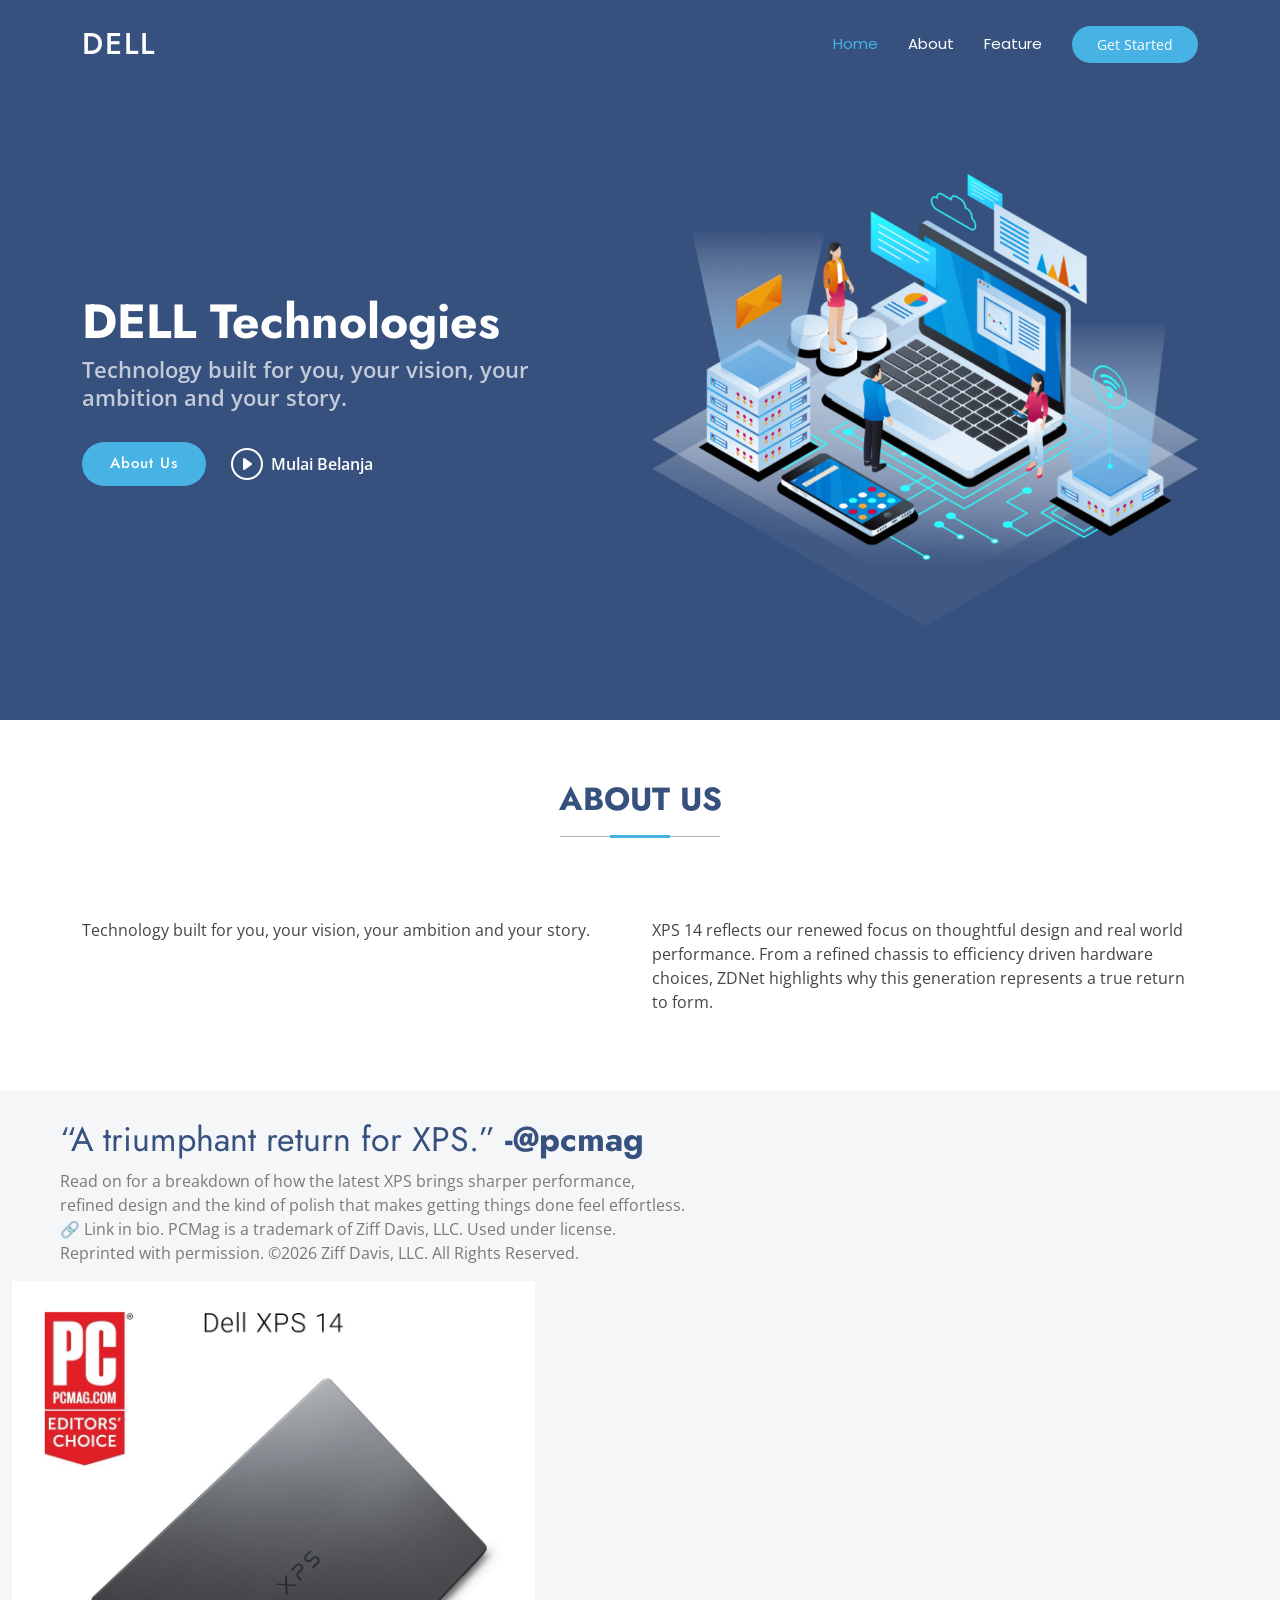
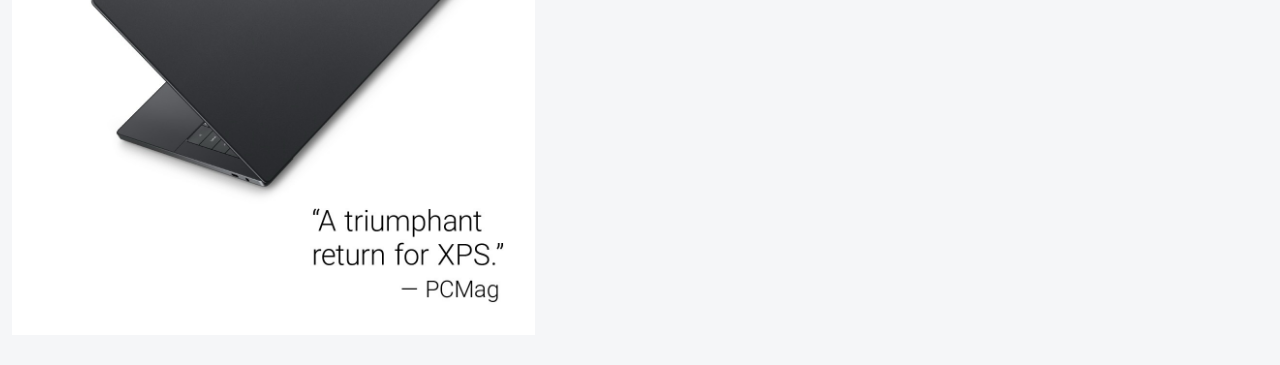
==== commit c4a27feb: "pertemuan 5" ====
--- a/pertemuan5.html
+++ b/pertemuan5.html
@@ -139,45 +139,13 @@
                                 ©️2026 Ziff Davis, LLC. All Rights Reserved. </p>
                         </div>
 
-                        <div class="faq-item faq-active">
-
-                            <h3><span>01</span> Non consectetur a erat nam at lectus urna duis?</h3>
-                            <div class="faq-content">
-                                <p>Feugiat pretium nibh ipsum consequat. Tempus iaculis urna id volutpat lacus laoreet
-                                    non curabitur gravida. Venenatis lectus magna fringilla urna porttitor rhoncus dolor
-                                    purus non.</p>
-                            </div>
-                            <i class="faq-toggle bi bi-chevron-right"></i>
-                        </div><!-- End Faq item-->
-
-                        <div class="faq-item">
-                            <h3><span>02</span> Feugiat scelerisque varius morbi enim nunc faucibus a pellentesque?</h3>
-                            <div class="faq-content">
-                                <p>Dolor sit amet consectetur adipiscing elit pellentesque habitant morbi. Id interdum
-                                    velit laoreet id donec ultrices. Fringilla phasellus faucibus scelerisque eleifend
-                                    donec pretium. Est pellentesque elit ullamcorper dignissim. Mauris ultrices eros in
-                                    cursus turpis massa tincidunt dui.</p>
-                            </div>
-                            <i class="faq-toggle bi bi-chevron-right"></i>
-                        </div><!-- End Faq item-->
-
-                        <div class="faq-item">
-                            <h3><span>03</span> Dolor sit amet consectetur adipiscing elit pellentesque?</h3>
-                            <div class="faq-content">
-                                <p>Eleifend mi in nulla posuere sollicitudin aliquam ultrices sagittis orci. Faucibus
-                                    pulvinar elementum integer enim. Sem nulla pharetra diam sit amet nisl suscipit.
-                                    Rutrum tellus pellentesque eu tincidunt. Lectus urna duis convallis convallis
-                                    tellus. Urna molestie at elementum eu facilisis sed odio morbi quis</p>
-                            </div>
-                            <i class="faq-toggle bi bi-chevron-right"></i>
-                        </div><!-- End Faq item-->
-
                     </div>
 
                 </div>
 
                 <div class="col-lg-5 order-1 order-lg-2 why-us-img">
-                    <img src="assets/img/fotolaptop.jpg" class="img-fluid" alt="" data-aos="zoom-in" data-aos-delay="100">
+                    <img src="assets/img/fotolaptop.jpg" class="img-fluid" alt="" data-aos="zoom-in"
+                        data-aos-delay="100">
                 </div>
             </div>
 
